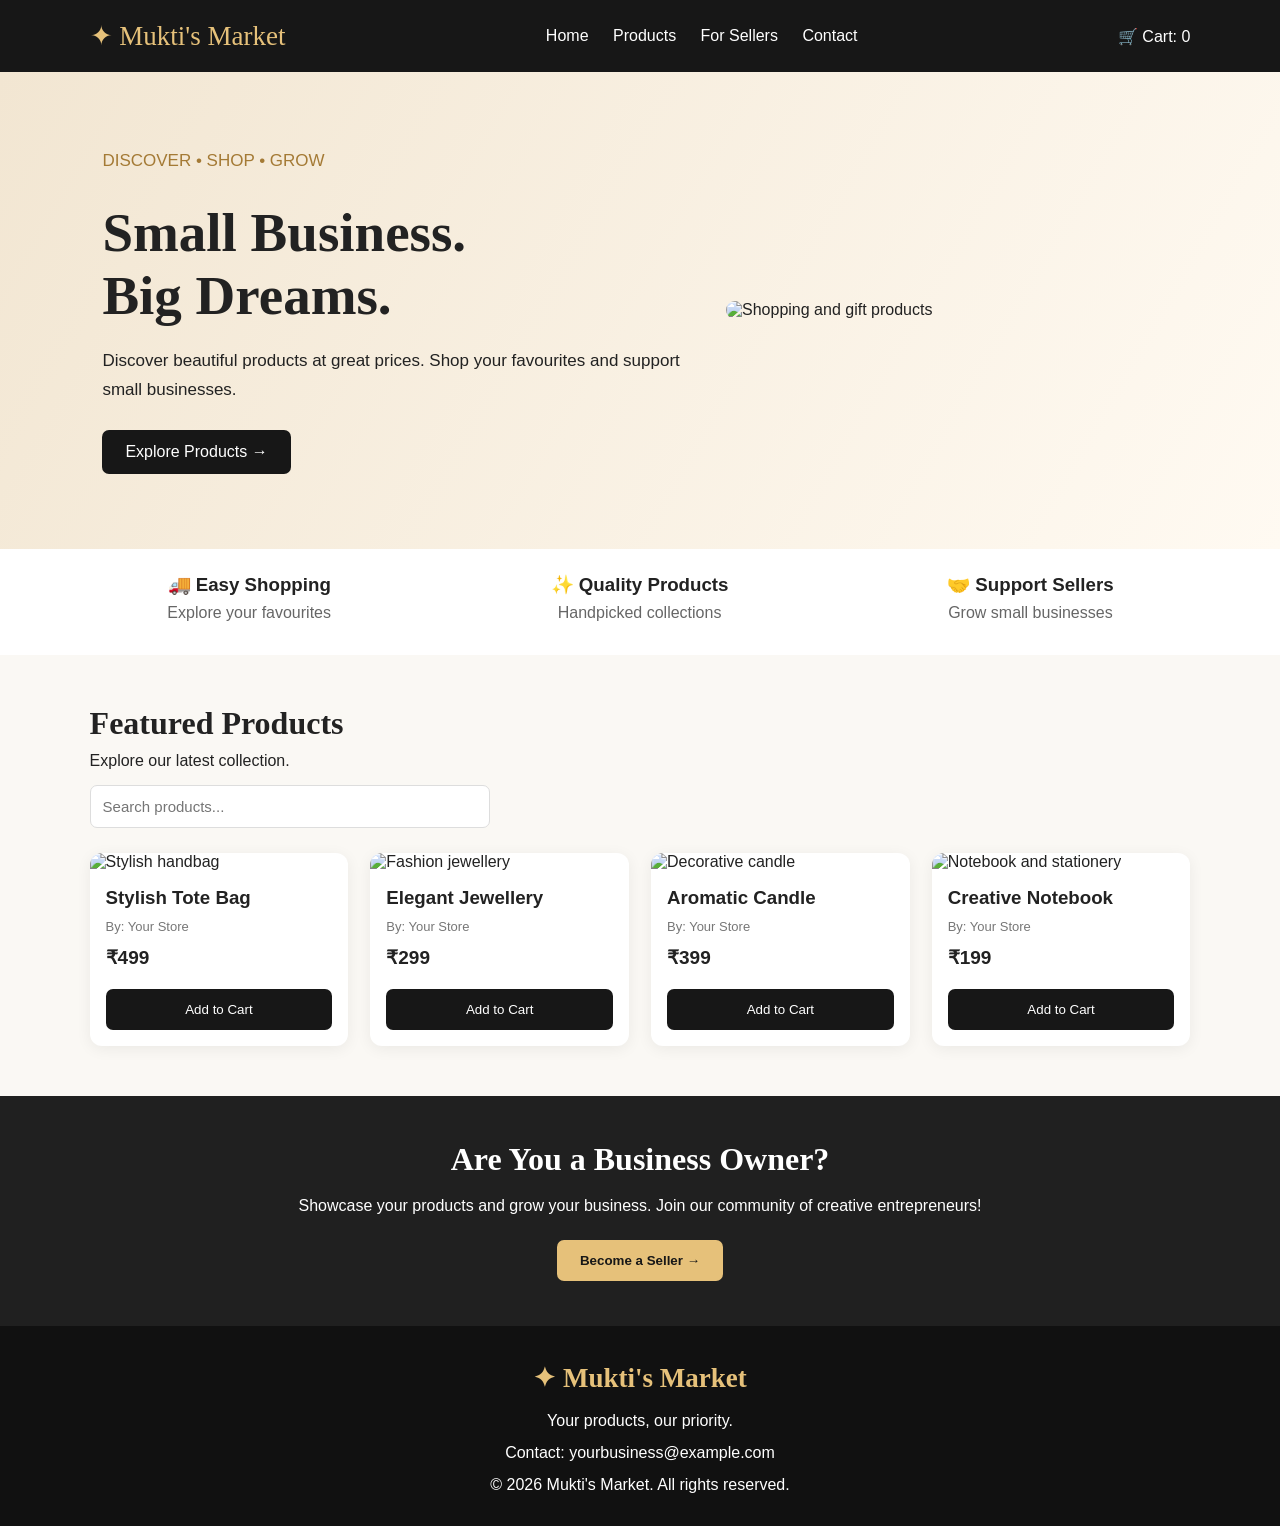
==== index.html @ 9305d19c "mywebpage" ====
<!DOCTYPE html>
<html lang="en">
<head>
<meta charset="UTF-8">
<meta name="viewport" content="width=device-width, initial-scale=1.0">
<title>Mukti's Market | Online Store</title>

<style>
* {
    margin: 0;
    padding: 0;
    box-sizing: border-box;
}

body {
    font-family: Arial, sans-serif;
    background: #faf8f4;
    color: #222;
}

header {
    background: #171717;
    color: white;
    padding: 20px 7%;
    display: flex;
    justify-content: space-between;
    align-items: center;
    flex-wrap: wrap;
    gap: 15px;
}

.logo {
    font-family: Georgia, serif;
    font-size: 27px;
    color: #e6c17a;
}

nav a {
    color: white;
    text-decoration: none;
    margin: 0 10px;
}

nav a:hover {
    color: #e6c17a;
}

.hero {
    padding: 75px 8%;
    background: linear-gradient(120deg, #f2e6d2, #fffaf2);
    display: flex;
    align-items: center;
    justify-content: space-between;
    gap: 30px;
    flex-wrap: wrap;
}

.hero-text {
    flex: 1;
    min-width: 250px;
}

.hero h1 {
    font-family: Georgia, serif;
    font-size: clamp(36px, 5vw, 55px);
    margin-bottom: 20px;
}

.hero p {
    font-size: 17px;
    line-height: 1.7;
    margin-bottom: 25px;
}

.hero img {
    width: 42%;
    min-width: 260px;
    border-radius: 15px;
    object-fit: cover;
}

.btn {
    display: inline-block;
    background: #171717;
    color: white;
    padding: 13px 23px;
    border: none;
    border-radius: 7px;
    text-decoration: none;
    cursor: pointer;
}

.btn:hover {
    background: #b48a42;
}

.features {
    display: flex;
    justify-content: space-around;
    gap: 20px;
    padding: 25px 5%;
    background: white;
    flex-wrap: wrap;
    text-align: center;
}

.features p {
    margin: 8px;
    color: #666;
}

.products-section {
    padding: 50px 7%;
}

.section-heading {
    margin-bottom: 25px;
}

.section-heading h2 {
    font-family: Georgia, serif;
    font-size: 32px;
    margin-bottom: 10px;
}

.search {
    width: 100%;
    max-width: 400px;
    padding: 12px;
    border: 1px solid #ddd;
    border-radius: 7px;
    margin-top: 15px;
    font-size: 15px;
}

.products {
    display: grid;
    grid-template-columns: repeat(auto-fit, minmax(210px, 1fr));
    gap: 22px;
}

.product {
    background: white;
    border-radius: 12px;
    overflow: hidden;
    box-shadow: 0 3px 15px #00000010;
    transition: transform 0.2s;
}

.product:hover {
    transform: translateY(-5px);
}

.product img {
    width: 100%;
    height: 220px;
    object-fit: cover;
}

.product-info {
    padding: 16px;
}

.product-info h3 {
    margin-bottom: 10px;
}

.price {
    font-size: 19px;
    font-weight: bold;
    margin: 12px 0;
}

.seller {
    color: #777;
    font-size: 13px;
}

.product .btn {
    width: 100%;
    margin-top: 8px;
}

.seller-section {
    background: #202020;
    color: white;
    padding: 45px 8%;
    text-align: center;
}

.seller-section h2 {
    font-family: Georgia, serif;
    font-size: 32px;
    margin-bottom: 15px;
}

.seller-section p {
    margin-bottom: 22px;
    line-height: 1.6;
}

.seller-section .btn {
    background: #e6c17a;
    color: #171717;
    font-weight: bold;
}

footer {
    background: #111;
    color: white;
    text-align: center;
    padding: 25px;
    line-height: 2;
}

@media (max-width: 600px) {
    header {
        justify-content: center;
        text-align: center;
    }

    nav a {
        display: inline-block;
        margin: 8px;
    }

    .hero {
        padding: 45px 7%;
    }

    .hero img {
        width: 100%;
    }
}
</style>
</head>

<body>

<header>
    <div class="logo">✦ Mukti's Market</div>

    <nav>
        <a href="#home">Home</a>
        <a href="#products">Products</a>
        <a href="#seller">For Sellers</a>
        <a href="#contact">Contact</a>
    </nav>

    <div>🛒 Cart: <span id="cart">0</span></div>
</header>

<section class="hero" id="home">
    <div class="hero-text">
        <p style="color:#a47a35;">DISCOVER • SHOP • GROW</p>
        <h1>Small Business.<br>Big Dreams.</h1>
        <p>
            Discover beautiful products at great prices.
            Shop your favourites and support small businesses.
        </p>
        <a href="#products" class="btn">Explore Products →</a>
    </div>

    <img
      src="https://images.unsplash.com/photo-1607082349566-187342175e2f?auto=format&fit=crop&w=900&q=80"
      alt="Shopping and gift products">
</section>

<section class="features">
    <div>
        <h3>🚚 Easy Shopping</h3>
        <p>Explore your favourites</p>
    </div>
    <div>
        <h3>✨ Quality Products</h3>
        <p>Handpicked collections</p>
    </div>
    <div>
        <h3>🤝 Support Sellers</h3>
        <p>Grow small businesses</p>
    </div>
</section>

<section class="products-section" id="products">
    <div class="section-heading">
        <h2>Featured Products</h2>
        <p>Explore our latest collection.</p>

        <input
            class="search"
            id="search"
            type="text"
            placeholder="Search products..."
            oninput="searchProducts()">
    </div>

    <div class="products" id="productList">

        <div class="product" data-name="tote bag">
            <img src="https://images.unsplash.com/photo-1590874103328-eac38a683ce7?auto=format&fit=crop&w=600&q=80"
                 alt="Stylish handbag">
            <div class="product-info">
                <h3>Stylish Tote Bag</h3>
                <p class="seller">By: Your Store</p>
                <p class="price">₹499</p>
                <button class="btn" onclick="addToCart()">Add to Cart</button>
            </div>
        </div>

        <div class="product" data-name="jewellery earrings">
            <img src="https://images.unsplash.com/photo-1535632066927-ab7c9ab60908?auto=format&fit=crop&w=600&q=80"
                 alt="Fashion jewellery">
            <div class="product-info">
                <h3>Elegant Jewellery</h3>
                <p class="seller">By: Your Store</p>
                <p class="price">₹299</p>
                <button class="btn" onclick="addToCart()">Add to Cart</button>
            </div>
        </div>

        <div class="product" data-name="candle home decor">
            <img src="https://images.unsplash.com/photo-1603006905003-be475563bc59?auto=format&fit=crop&w=600&q=80"
                 alt="Decorative candle">
            <div class="product-info">
                <h3>Aromatic Candle</h3>
                <p class="seller">By: Your Store</p>
                <p class="price">₹399</p>
                <button class="btn" onclick="addToCart()">Add to Cart</button>
            </div>
        </div>

        <div class="product" data-name="notebook stationery">
            <img src="https://images.unsplash.com/photo-1531346878377-a5be20888e57?auto=format&fit=crop&w=600&q=80"
                 alt="Notebook and stationery">
            <div class="product-info">
                <h3>Creative Notebook</h3>
                <p class="seller">By: Your Store</p>
                <p class="price">₹199</p>
                <button class="btn" onclick="addToCart()">Add to Cart</button>
            </div>
        </div>

    </div>
    <p id="noResults" style="display:none; margin-top:20px;">
        No products found.
    </p>
</section>

<section class="seller-section" id="seller">
    <h2>Are You a Business Owner?</h2>
    <p>
        Showcase your products and grow your business.
        Join our community of creative entrepreneurs!
    </p>
    <button class="btn" onclick="becomeSeller()">
        Become a Seller →
    </button>
</section>

<footer id="contact">
    <h3 class="logo">✦ Mukti's Market</h3>
    <p>Your products, our priority.</p>
    <p>Contact: yourbusiness@example.com</p>
    <p>© 2026 Mukti's Market. All rights reserved.</p>
</footer>

<script>
let cartCount = 0;

function addToCart() {
    cartCount++;
    document.getElementById("cart").textContent = cartCount;
    alert("Product added to your cart!");
}

function searchProducts() {
    const query = document.getElementById("search")
        .value.toLowerCase().trim();

    const products = document.querySelectorAll(".product");
    let visibleCount = 0;

    products.forEach(function(product) {
        const name = product.dataset.name;
        const title = product.querySelector("h3").textContent;
        const matches = (name + " " + title)
            .toLowerCase().includes(query);

        product.style.display = matches ? "block" : "none";

        if (matches) visibleCount++;
    });

    document.getElementById("noResults").style.display =
        visibleCount === 0 ? "block" : "none";
}

function becomeSeller() {
    alert("Welcome! Contact us to start selling your products.");
}
</script>

</body>
</html>
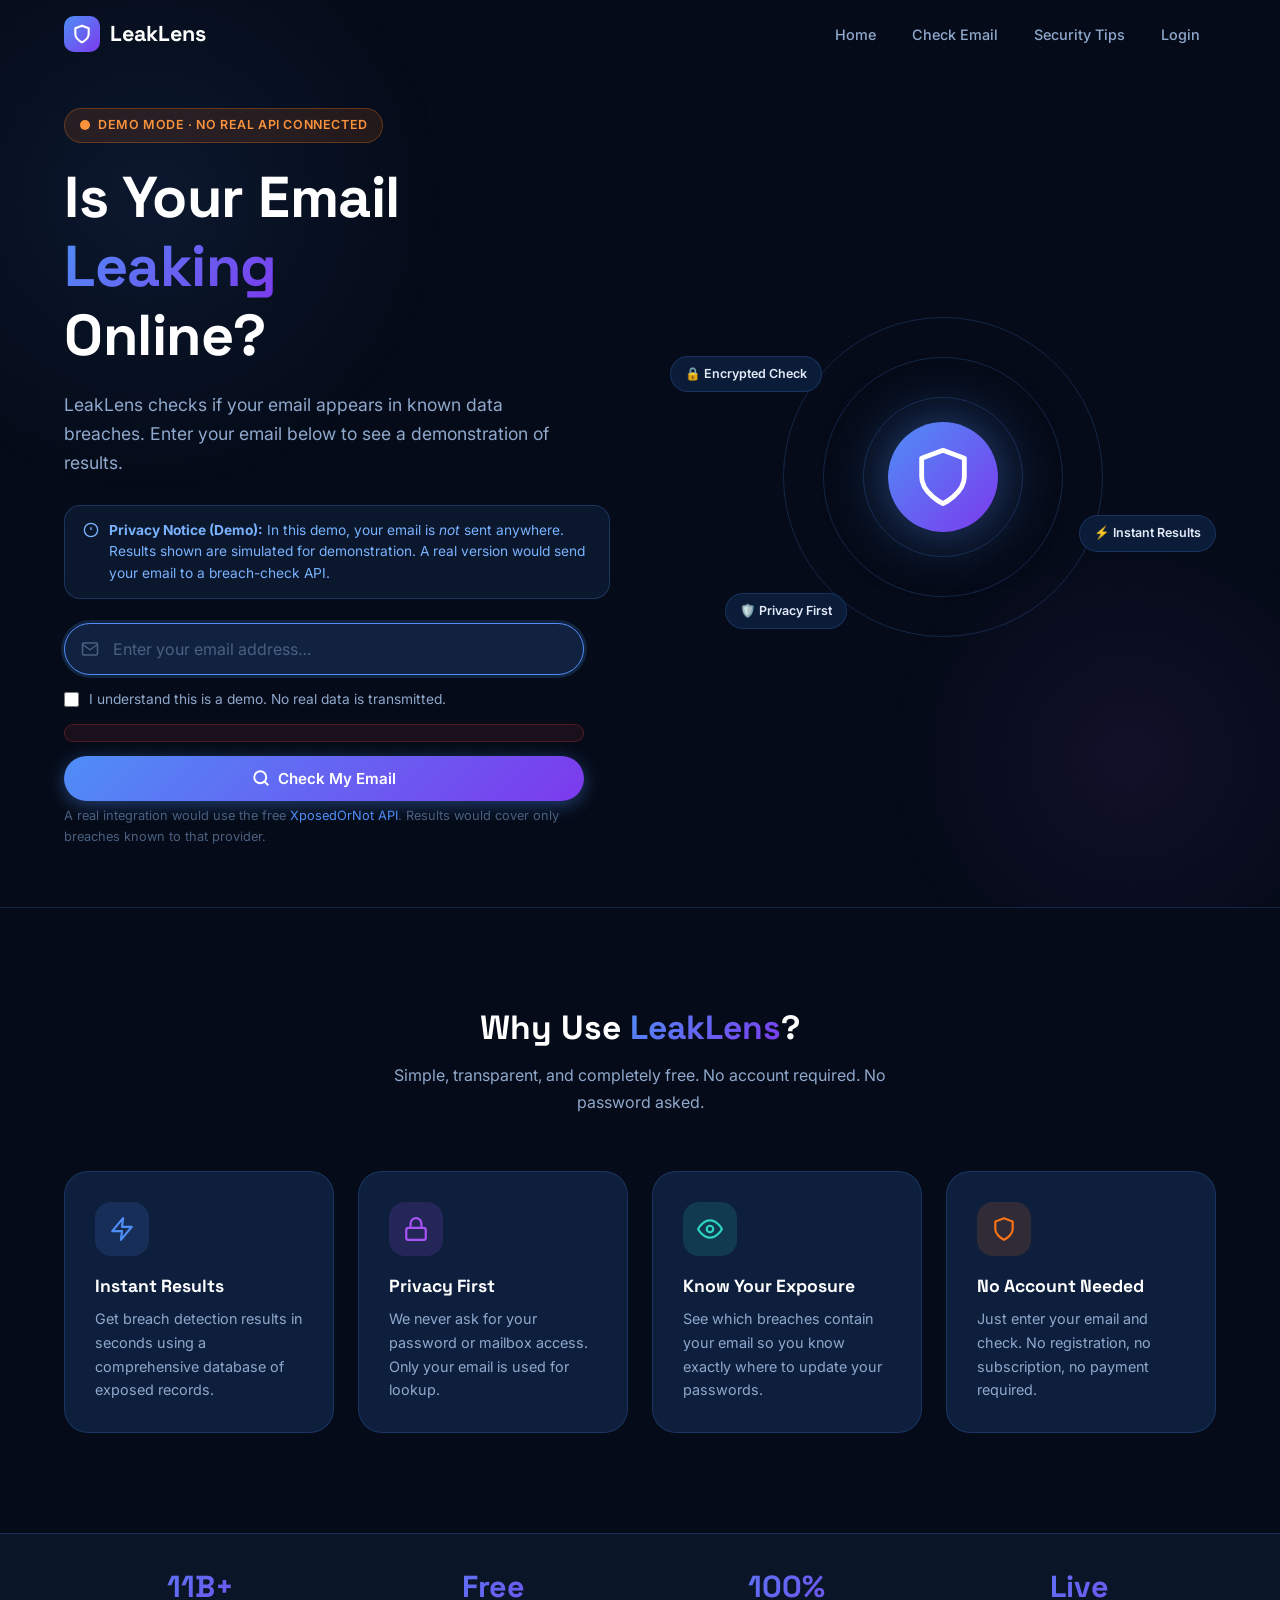
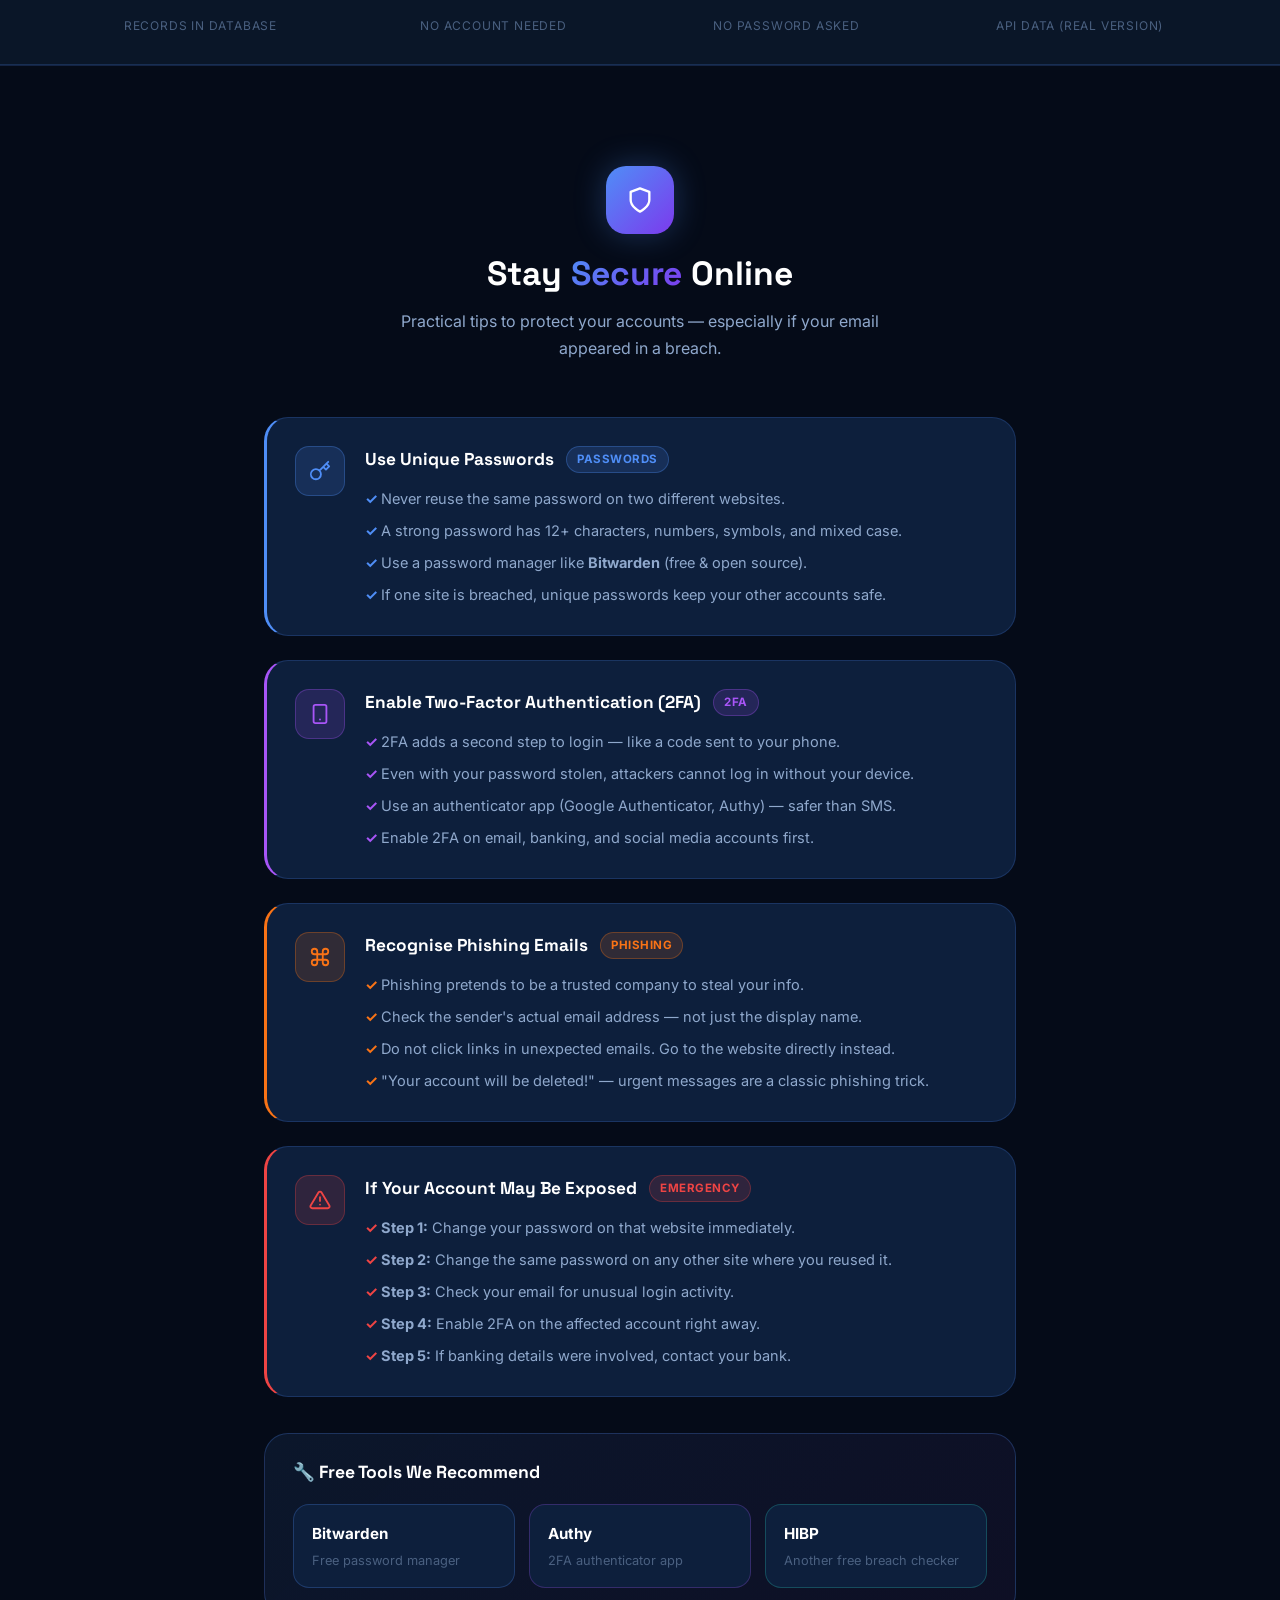
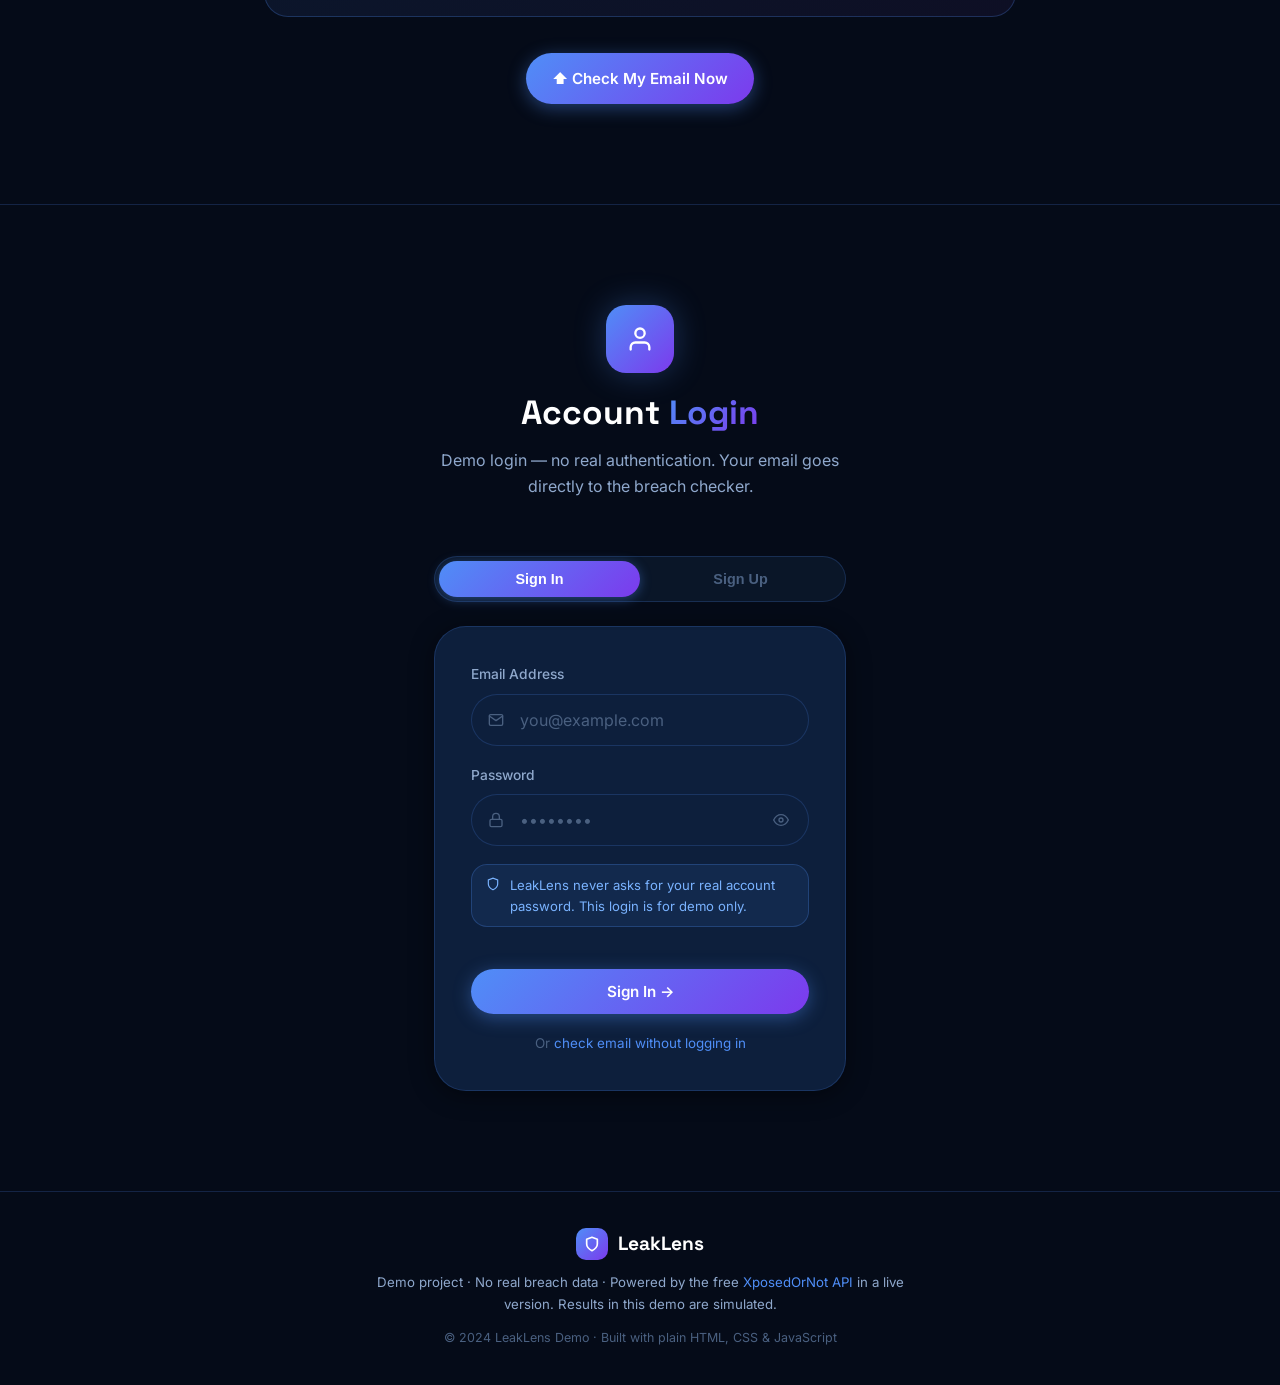
==== commit e6663582: "mywebpage" ====
--- a/index.html
+++ b/index.html
@@ -1,405 +1,515 @@
-
 <!DOCTYPE html>
 <html lang="en">
+
 <head>
-<meta charset="UTF-8">
-<meta name="viewport" content="width=device-width, initial-scale=1.0">
-<title>Mukti's Market | Online Store</title>
-
-<style>
-* {
-    margin: 0;
-    padding: 0;
-    box-sizing: border-box;
-}
-
-body {
-    font-family: Arial, sans-serif;
-    background: #faf8f4;
-    color: #222;
-}
-
-header {
-    background: #171717;
-    color: white;
-    padding: 20px 7%;
-    display: flex;
-    justify-content: space-between;
-    align-items: center;
-    flex-wrap: wrap;
-    gap: 15px;
-}
-
-.logo {
-    font-family: Georgia, serif;
-    font-size: 27px;
-    color: #e6c17a;
-}
-
-nav a {
-    color: white;
-    text-decoration: none;
-    margin: 0 10px;
-}
-
-nav a:hover {
-    color: #e6c17a;
-}
-
-.hero {
-    padding: 75px 8%;
-    background: linear-gradient(120deg, #f2e6d2, #fffaf2);
-    display: flex;
-    align-items: center;
-    justify-content: space-between;
-    gap: 30px;
-    flex-wrap: wrap;
-}
-
-.hero-text {
-    flex: 1;
-    min-width: 250px;
-}
-
-.hero h1 {
-    font-family: Georgia, serif;
-    font-size: clamp(36px, 5vw, 55px);
-    margin-bottom: 20px;
-}
-
-.hero p {
-    font-size: 17px;
-    line-height: 1.7;
-    margin-bottom: 25px;
-}
-
-.hero img {
-    width: 42%;
-    min-width: 260px;
-    border-radius: 15px;
-    object-fit: cover;
-}
-
-.btn {
-    display: inline-block;
-    background: #171717;
-    color: white;
-    padding: 13px 23px;
-    border: none;
-    border-radius: 7px;
-    text-decoration: none;
-    cursor: pointer;
-}
-
-.btn:hover {
-    background: #b48a42;
-}
-
-.features {
-    display: flex;
-    justify-content: space-around;
-    gap: 20px;
-    padding: 25px 5%;
-    background: white;
-    flex-wrap: wrap;
-    text-align: center;
-}
-
-.features p {
-    margin: 8px;
-    color: #666;
-}
-
-.products-section {
-    padding: 50px 7%;
-}
-
-.section-heading {
-    margin-bottom: 25px;
-}
-
-.section-heading h2 {
-    font-family: Georgia, serif;
-    font-size: 32px;
-    margin-bottom: 10px;
-}
-
-.search {
-    width: 100%;
-    max-width: 400px;
-    padding: 12px;
-    border: 1px solid #ddd;
-    border-radius: 7px;
-    margin-top: 15px;
-    font-size: 15px;
-}
-
-.products {
-    display: grid;
-    grid-template-columns: repeat(auto-fit, minmax(210px, 1fr));
-    gap: 22px;
-}
-
-.product {
-    background: white;
-    border-radius: 12px;
-    overflow: hidden;
-    box-shadow: 0 3px 15px #00000010;
-    transition: transform 0.2s;
-}
-
-.product:hover {
-    transform: translateY(-5px);
-}
-
-.product img {
-    width: 100%;
-    height: 220px;
-    object-fit: cover;
-}
-
-.product-info {
-    padding: 16px;
-}
-
-.product-info h3 {
-    margin-bottom: 10px;
-}
-
-.price {
-    font-size: 19px;
-    font-weight: bold;
-    margin: 12px 0;
-}
-
-.seller {
-    color: #777;
-    font-size: 13px;
-}
-
-.product .btn {
-    width: 100%;
-    margin-top: 8px;
-}
-
-.seller-section {
-    background: #202020;
-    color: white;
-    padding: 45px 8%;
-    text-align: center;
-}
-
-.seller-section h2 {
-    font-family: Georgia, serif;
-    font-size: 32px;
-    margin-bottom: 15px;
-}
-
-.seller-section p {
-    margin-bottom: 22px;
-    line-height: 1.6;
-}
-
-.seller-section .btn {
-    background: #e6c17a;
-    color: #171717;
-    font-weight: bold;
-}
-
-footer {
-    background: #111;
-    color: white;
-    text-align: center;
-    padding: 25px;
-    line-height: 2;
-}
-
-@media (max-width: 600px) {
-    header {
-        justify-content: center;
-        text-align: center;
-    }
-
-    nav a {
-        display: inline-block;
-        margin: 8px;
-    }
-
-    .hero {
-        padding: 45px 7%;
-    }
-
-    .hero img {
-        width: 100%;
-    }
-}
-</style>
+  <meta charset="UTF-8" />
+  <meta name="viewport" content="width=device-width, initial-scale=1.0" />
+  <meta name="description" content="LeakLens – Check if your email has appeared in known data breaches. Demo version with simulated results." />
+  <title>LeakLens – Email Data Breach Checker</title>
+  <link rel="stylesheet" href="style.css" />
+  <link rel="preconnect" href="https://fonts.googleapis.com" />
+  <link rel="preconnect" href="https://fonts.gstatic.com" crossorigin />
+  <link href="https://fonts.googleapis.com/css2?family=Inter:wght@300;400;500;600;700;800&family=Space+Grotesk:wght@600;700&display=swap" rel="stylesheet" />
 </head>
 
 <body>
 
-<header>
-    <div class="logo">✦ Mukti's Market</div>
-
-    <nav>
-        <a href="#home">Home</a>
-        <a href="#products">Products</a>
-        <a href="#seller">For Sellers</a>
-        <a href="#contact">Contact</a>
-    </nav>
-
-    <div>🛒 Cart: <span id="cart">0</span></div>
-</header>
-
-<section class="hero" id="home">
-    <div class="hero-text">
-        <p style="color:#a47a35;">DISCOVER • SHOP • GROW</p>
-        <h1>Small Business.<br>Big Dreams.</h1>
-        <p>
-            Discover beautiful products at great prices.
-            Shop your favourites and support small businesses.
+  <!-- ========== NAVBAR ========== -->
+  <nav class="navbar" id="navbar">
+    <div class="nav-inner">
+      <a href="#" class="nav-brand">
+        <div class="nav-logo">
+          <svg width="20" height="20" viewBox="0 0 24 24" fill="none" stroke="white" stroke-width="2.5" stroke-linecap="round" stroke-linejoin="round">
+            <path d="M12 22s8-4 8-10V5l-8-3-8 3v7c0 6 8 10 8 10z"/>
+          </svg>
+        </div>
+        LeakLens
+      </a>
+
+      <ul class="nav-links">
+        <li><a href="#home"   class="nav-link active">Home</a></li>
+        <li><a href="#check"  class="nav-link">Check Email</a></li>
+        <li><a href="#tips"   class="nav-link">Security Tips</a></li>
+        <li><a href="#login-section" class="nav-link">Login</a></li>
+      </ul>
+
+      <button class="hamburger" id="hamburger" aria-label="Open menu">
+        <span></span><span></span><span></span>
+      </button>
+    </div>
+
+    <!-- Mobile menu -->
+    <div class="mobile-menu" id="mobileMenu">
+      <a href="#home"          class="mob-link" onclick="closeMobileMenu()">Home</a>
+      <a href="#check"         class="mob-link" onclick="closeMobileMenu()">Check Email</a>
+      <a href="#tips"          class="mob-link" onclick="closeMobileMenu()">Security Tips</a>
+      <a href="#login-section" class="mob-link" onclick="closeMobileMenu()">Login</a>
+    </div>
+  </nav>
+
+
+  <!-- ========== HERO SECTION ========== -->
+  <section class="hero" id="home">
+    <div class="hero-glow hero-glow-left"></div>
+    <div class="hero-glow hero-glow-right"></div>
+
+    <div class="container hero-inner">
+
+      <!-- Left: Text + Form -->
+      <div class="hero-text">
+        <span class="hero-badge">
+          <svg width="12" height="12" viewBox="0 0 24 24" fill="currentColor"><circle cx="12" cy="12" r="10"/></svg>
+          Demo Mode · No Real API Connected
+        </span>
+
+        <h1 class="hero-title">
+          Is Your Email
+          <span class="gradient-text"> Leaking</span>
+          <br>Online?
+        </h1>
+
+        <p class="hero-sub">
+          LeakLens checks if your email appears in known data breaches.
+          Enter your email below to see a demonstration of results.
         </p>
-        <a href="#products" class="btn">Explore Products →</a>
-    </div>
-
-    <img
-      src="https://images.unsplash.com/photo-1607082349566-187342175e2f?auto=format&fit=crop&w=900&q=80"
-      alt="Shopping and gift products">
-</section>
-
-<section class="features">
-    <div>
-        <h3>🚚 Easy Shopping</h3>
-        <p>Explore your favourites</p>
-    </div>
-    <div>
-        <h3>✨ Quality Products</h3>
-        <p>Handpicked collections</p>
-    </div>
-    <div>
-        <h3>🤝 Support Sellers</h3>
-        <p>Grow small businesses</p>
-    </div>
-</section>
-
-<section class="products-section" id="products">
-    <div class="section-heading">
-        <h2>Featured Products</h2>
-        <p>Explore our latest collection.</p>
-
-        <input
-            class="search"
-            id="search"
-            type="text"
-            placeholder="Search products..."
-            oninput="searchProducts()">
-    </div>
-
-    <div class="products" id="productList">
-
-        <div class="product" data-name="tote bag">
-            <img src="https://images.unsplash.com/photo-1590874103328-eac38a683ce7?auto=format&fit=crop&w=600&q=80"
-                 alt="Stylish handbag">
-            <div class="product-info">
-                <h3>Stylish Tote Bag</h3>
-                <p class="seller">By: Your Store</p>
-                <p class="price">₹499</p>
-                <button class="btn" onclick="addToCart()">Add to Cart</button>
-            </div>
-        </div>
-
-        <div class="product" data-name="jewellery earrings">
-            <img src="https://images.unsplash.com/photo-1535632066927-ab7c9ab60908?auto=format&fit=crop&w=600&q=80"
-                 alt="Fashion jewellery">
-            <div class="product-info">
-                <h3>Elegant Jewellery</h3>
-                <p class="seller">By: Your Store</p>
-                <p class="price">₹299</p>
-                <button class="btn" onclick="addToCart()">Add to Cart</button>
-            </div>
-        </div>
-
-        <div class="product" data-name="candle home decor">
-            <img src="https://images.unsplash.com/photo-1603006905003-be475563bc59?auto=format&fit=crop&w=600&q=80"
-                 alt="Decorative candle">
-            <div class="product-info">
-                <h3>Aromatic Candle</h3>
-                <p class="seller">By: Your Store</p>
-                <p class="price">₹399</p>
-                <button class="btn" onclick="addToCart()">Add to Cart</button>
-            </div>
-        </div>
-
-        <div class="product" data-name="notebook stationery">
-            <img src="https://images.unsplash.com/photo-1531346878377-a5be20888e57?auto=format&fit=crop&w=600&q=80"
-                 alt="Notebook and stationery">
-            <div class="product-info">
-                <h3>Creative Notebook</h3>
-                <p class="seller">By: Your Store</p>
-                <p class="price">₹199</p>
-                <button class="btn" onclick="addToCart()">Add to Cart</button>
-            </div>
-        </div>
-
-    </div>
-    <p id="noResults" style="display:none; margin-top:20px;">
-        No products found.
-    </p>
-</section>
-
-<section class="seller-section" id="seller">
-    <h2>Are You a Business Owner?</h2>
-    <p>
-        Showcase your products and grow your business.
-        Join our community of creative entrepreneurs!
-    </p>
-    <button class="btn" onclick="becomeSeller()">
-        Become a Seller →
-    </button>
-</section>
-
-<footer id="contact">
-    <h3 class="logo">✦ Mukti's Market</h3>
-    <p>Your products, our priority.</p>
-    <p>Contact: yourbusiness@example.com</p>
-    <p>© 2026 Mukti's Market. All rights reserved.</p>
-</footer>
-
-<script>
-let cartCount = 0;
-
-function addToCart() {
-    cartCount++;
-    document.getElementById("cart").textContent = cartCount;
-    alert("Product added to your cart!");
-}
-
-function searchProducts() {
-    const query = document.getElementById("search")
-        .value.toLowerCase().trim();
-
-    const products = document.querySelectorAll(".product");
-    let visibleCount = 0;
-
-    products.forEach(function(product) {
-        const name = product.dataset.name;
-        const title = product.querySelector("h3").textContent;
-        const matches = (name + " " + title)
-            .toLowerCase().includes(query);
-
-        product.style.display = matches ? "block" : "none";
-
-        if (matches) visibleCount++;
-    });
-
-    document.getElementById("noResults").style.display =
-        visibleCount === 0 ? "block" : "none";
-}
-
-function becomeSeller() {
-    alert("Welcome! Contact us to start selling your products.");
-}
-</script>
-
+
+        <!-- PRIVACY NOTICE -->
+        <div class="notice notice-info" id="privacyNotice">
+          <svg width="16" height="16" viewBox="0 0 24 24" fill="none" stroke="currentColor" stroke-width="2"><circle cx="12" cy="12" r="10"/><line x1="12" y1="8" x2="12" y2="12"/><line x1="12" y1="16" x2="12.01" y2="16"/></svg>
+          <div>
+            <strong>Privacy Notice (Demo):</strong> In this demo, your email is
+            <em>not</em> sent anywhere. Results shown are simulated for demonstration.
+            A real version would send your email to a breach-check API.
+          </div>
+        </div>
+
+        <!-- EMAIL FORM -->
+        <form class="email-form" id="emailForm" onsubmit="handleCheck(event)">
+          <div class="input-wrap">
+            <svg class="input-icon" width="18" height="18" viewBox="0 0 24 24" fill="none" stroke="currentColor" stroke-width="2" stroke-linecap="round" stroke-linejoin="round">
+              <path d="M4 4h16c1.1 0 2 .9 2 2v12c0 1.1-.9 2-2 2H4c-1.1 0-2-.9-2-2V6c0-1.1.9-2 2-2z"/><polyline points="22,6 12,13 2,6"/>
+            </svg>
+            <input
+              type="email"
+              id="emailInput"
+              class="email-input"
+              placeholder="Enter your email address…"
+              autocomplete="email"
+              required
+            />
+          </div>
+
+          <!-- Consent -->
+          <label class="consent-label">
+            <input type="checkbox" id="consentBox" />
+            <span>I understand this is a demo. No real data is transmitted.</span>
+          </label>
+
+          <!-- Inline error -->
+          <div class="field-error" id="formError" hidden></div>
+
+          <button type="submit" class="btn btn-primary btn-full" id="checkBtn">
+            <svg width="18" height="18" viewBox="0 0 24 24" fill="none" stroke="currentColor" stroke-width="2.5" stroke-linecap="round" stroke-linejoin="round">
+              <circle cx="11" cy="11" r="8"/><line x1="21" y1="21" x2="16.65" y2="16.65"/>
+            </svg>
+            Check My Email
+          </button>
+        </form>
+
+        <p class="hero-attr">
+          A real integration would use the free
+          <a href="https://xposedornot.com/api_doc" target="_blank" rel="noopener">XposedOrNot API</a>.
+          Results would cover only breaches known to that provider.
+        </p>
+      </div>
+
+      <!-- Right: Animated Shield -->
+      <div class="hero-visual">
+        <div class="shield-rings">
+          <div class="ring ring-1"></div>
+          <div class="ring ring-2"></div>
+          <div class="ring ring-3"></div>
+        </div>
+        <div class="shield-core">
+          <svg width="64" height="64" viewBox="0 0 24 24" fill="none" stroke="white" stroke-width="1.8" stroke-linecap="round" stroke-linejoin="round">
+            <path d="M12 22s8-4 8-10V5l-8-3-8 3v7c0 6 8 10 8 10z"/>
+          </svg>
+        </div>
+        <!-- Floating labels -->
+        <div class="float-tag float-tag-1">🔒 Encrypted Check</div>
+        <div class="float-tag float-tag-2">⚡ Instant Results</div>
+        <div class="float-tag float-tag-3">🛡️ Privacy First</div>
+      </div>
+
+    </div>
+  </section>
+
+
+  <!-- ========== SCANNING OVERLAY ========== -->
+  <div class="scan-overlay" id="scanOverlay" hidden>
+    <div class="scan-card">
+      <div class="scan-shield">
+        <div class="scan-ring"></div>
+        <svg width="40" height="40" viewBox="0 0 24 24" fill="none" stroke="white" stroke-width="2" stroke-linecap="round" stroke-linejoin="round">
+          <path d="M12 22s8-4 8-10V5l-8-3-8 3v7c0 6 8 10 8 10z"/>
+        </svg>
+      </div>
+
+      <div class="scan-bar-wrap">
+        <div class="scan-bar" id="scanBar"></div>
+      </div>
+
+      <p class="scan-msg" id="scanMsg">Initialising scanner…</p>
+
+      <div class="scan-dots">
+        <span></span><span></span><span></span>
+      </div>
+
+      <button class="btn btn-ghost btn-sm" onclick="cancelScan()">✕ Cancel</button>
+    </div>
+  </div>
+
+
+  <!-- ========== RESULTS SECTION ========== -->
+  <section class="results-section" id="results" hidden>
+    <div class="container" style="max-width:760px">
+
+      <!-- Result header card -->
+      <div class="result-header-card" id="resultHeaderCard">
+        <div class="result-icon" id="resultIcon"></div>
+        <div class="result-email-badge" id="resultEmailBadge"></div>
+        <h2 class="result-title" id="resultTitle"></h2>
+        <p class="result-sub"  id="resultSub"></p>
+        <div class="result-meta" id="resultMeta"></div>
+      </div>
+
+      <!-- Breach list (only shown if breaches found) -->
+      <div id="breachListWrap" hidden>
+        <div class="breach-list-header">
+          <h3>⚠️ Breaches Detected</h3>
+          <span class="badge badge-danger" id="breachCount"></span>
+        </div>
+        <div class="breach-grid" id="breachGrid"></div>
+
+        <!-- What to do -->
+        <div class="action-card">
+          <h4>🔒 What You Should Do</h4>
+          <ol class="action-list">
+            <li>Change the password for every service listed above immediately.</li>
+            <li>Use a unique password for each website — never reuse passwords.</li>
+            <li>Enable two-factor authentication (2FA) on those accounts.</li>
+            <li>Watch for phishing emails pretending to be those services.</li>
+            <li>Use a password manager like <strong>Bitwarden</strong> (free).</li>
+          </ol>
+        </div>
+      </div>
+
+      <!-- Disclaimer always shown -->
+      <div class="notice notice-warning" style="margin-top:24px">
+        <svg width="16" height="16" viewBox="0 0 24 24" fill="none" stroke="currentColor" stroke-width="2"><path d="M10.29 3.86L1.82 18a2 2 0 001.71 3h16.94a2 2 0 001.71-3L13.71 3.86a2 2 0 00-3.42 0z"/><line x1="12" y1="9" x2="12" y2="13"/><line x1="12" y1="17" x2="12.01" y2="17"/></svg>
+        <div>
+          <strong>Demo Disclaimer:</strong> The results above are <em>simulated</em> and do
+          <em>not</em> reflect real breach data. A live version would call the
+          <a href="https://xposedornot.com" target="_blank" rel="noopener">XposedOrNot API</a>
+          and show actual results. No breach found in a real check does not mean your email is 100% safe.
+        </div>
+      </div>
+
+      <!-- Action buttons -->
+      <div class="result-actions">
+        <button class="btn btn-primary" onclick="resetChecker()">
+          <svg width="16" height="16" viewBox="0 0 24 24" fill="none" stroke="currentColor" stroke-width="2.5"><polyline points="1 4 1 10 7 10"/><path d="M3.51 15a9 9 0 1 0 .49-3.41"/></svg>
+          Check Another Email
+        </button>
+        <a href="#tips" class="btn btn-outline">
+          Security Tips →
+        </a>
+      </div>
+
+    </div>
+  </section>
+
+
+  <!-- ========== FEATURES SECTION ========== -->
+  <section class="features-section" id="check">
+    <div class="container">
+      <div class="section-header">
+        <h2>Why Use <span class="gradient-text">LeakLens</span>?</h2>
+        <p>Simple, transparent, and completely free. No account required. No password asked.</p>
+      </div>
+
+      <div class="features-grid">
+
+        <div class="feature-card">
+          <div class="feature-icon" style="--icon-color:#4f8ef7">
+            <svg width="26" height="26" viewBox="0 0 24 24" fill="none" stroke="currentColor" stroke-width="2" stroke-linecap="round" stroke-linejoin="round"><polygon points="13 2 3 14 12 14 11 22 21 10 12 10 13 2"/></svg>
+          </div>
+          <h3>Instant Results</h3>
+          <p>Get breach detection results in seconds using a comprehensive database of exposed records.</p>
+        </div>
+
+        <div class="feature-card">
+          <div class="feature-icon" style="--icon-color:#a855f7">
+            <svg width="26" height="26" viewBox="0 0 24 24" fill="none" stroke="currentColor" stroke-width="2" stroke-linecap="round" stroke-linejoin="round"><rect x="3" y="11" width="18" height="11" rx="2" ry="2"/><path d="M7 11V7a5 5 0 0 1 10 0v4"/></svg>
+          </div>
+          <h3>Privacy First</h3>
+          <p>We never ask for your password or mailbox access. Only your email is used for lookup.</p>
+        </div>
+
+        <div class="feature-card">
+          <div class="feature-icon" style="--icon-color:#2dd4bf">
+            <svg width="26" height="26" viewBox="0 0 24 24" fill="none" stroke="currentColor" stroke-width="2" stroke-linecap="round" stroke-linejoin="round"><path d="M1 12s4-8 11-8 11 8 11 8-4 8-11 8-11-8-11-8z"/><circle cx="12" cy="12" r="3"/></svg>
+          </div>
+          <h3>Know Your Exposure</h3>
+          <p>See which breaches contain your email so you know exactly where to update your passwords.</p>
+        </div>
+
+        <div class="feature-card">
+          <div class="feature-icon" style="--icon-color:#f97316">
+            <svg width="26" height="26" viewBox="0 0 24 24" fill="none" stroke="currentColor" stroke-width="2" stroke-linecap="round" stroke-linejoin="round"><path d="M12 22s8-4 8-10V5l-8-3-8 3v7c0 6 8 10 8 10z"/></svg>
+          </div>
+          <h3>No Account Needed</h3>
+          <p>Just enter your email and check. No registration, no subscription, no payment required.</p>
+        </div>
+
+      </div>
+    </div>
+  </section>
+
+
+  <!-- ========== STATS BAR ========== -->
+  <div class="stats-bar">
+    <div class="container stats-inner">
+      <div class="stat-item"><span class="stat-val">11B+</span><span class="stat-lbl">Records in Database</span></div>
+      <div class="stat-item"><span class="stat-val">Free</span><span class="stat-lbl">No Account Needed</span></div>
+      <div class="stat-item"><span class="stat-val">100%</span><span class="stat-lbl">No Password Asked</span></div>
+      <div class="stat-item"><span class="stat-val">Live</span><span class="stat-lbl">API Data (Real Version)</span></div>
+    </div>
+  </div>
+
+
+  <!-- ========== SECURITY TIPS SECTION ========== -->
+  <section class="tips-section" id="tips">
+    <div class="container" style="max-width:800px">
+      <div class="section-header">
+        <div class="section-icon">
+          <svg width="28" height="28" viewBox="0 0 24 24" fill="none" stroke="white" stroke-width="2" stroke-linecap="round" stroke-linejoin="round"><path d="M12 22s8-4 8-10V5l-8-3-8 3v7c0 6 8 10 8 10z"/></svg>
+        </div>
+        <h2>Stay <span class="gradient-text">Secure</span> Online</h2>
+        <p>Practical tips to protect your accounts — especially if your email appeared in a breach.</p>
+      </div>
+
+      <div class="tips-list">
+
+        <div class="tip-card" style="--tip-color:#4f8ef7">
+          <div class="tip-icon">
+            <svg width="22" height="22" viewBox="0 0 24 24" fill="none" stroke="currentColor" stroke-width="2" stroke-linecap="round" stroke-linejoin="round"><path d="M21 2l-2 2m-7.61 7.61a5.5 5.5 0 1 1-7.778 7.778 5.5 5.5 0 0 1 7.777-7.777zm0 0L15.5 7.5m0 0l3 3L22 7l-3-3m-3.5 3.5L19 4"/></svg>
+          </div>
+          <div class="tip-content">
+            <div class="tip-head">
+              <h3>Use Unique Passwords</h3>
+              <span class="tip-badge">Passwords</span>
+            </div>
+            <ul>
+              <li>Never reuse the same password on two different websites.</li>
+              <li>A strong password has 12+ characters, numbers, symbols, and mixed case.</li>
+              <li>Use a password manager like <strong>Bitwarden</strong> (free &amp; open source).</li>
+              <li>If one site is breached, unique passwords keep your other accounts safe.</li>
+            </ul>
+          </div>
+        </div>
+
+        <div class="tip-card" style="--tip-color:#a855f7">
+          <div class="tip-icon">
+            <svg width="22" height="22" viewBox="0 0 24 24" fill="none" stroke="currentColor" stroke-width="2" stroke-linecap="round" stroke-linejoin="round"><rect x="5" y="2" width="14" height="20" rx="2" ry="2"/><line x1="12" y1="18" x2="12.01" y2="18"/></svg>
+          </div>
+          <div class="tip-content">
+            <div class="tip-head">
+              <h3>Enable Two-Factor Authentication (2FA)</h3>
+              <span class="tip-badge">2FA</span>
+            </div>
+            <ul>
+              <li>2FA adds a second step to login — like a code sent to your phone.</li>
+              <li>Even with your password stolen, attackers cannot log in without your device.</li>
+              <li>Use an authenticator app (Google Authenticator, Authy) — safer than SMS.</li>
+              <li>Enable 2FA on email, banking, and social media accounts first.</li>
+            </ul>
+          </div>
+        </div>
+
+        <div class="tip-card" style="--tip-color:#f97316">
+          <div class="tip-icon">
+            <svg width="22" height="22" viewBox="0 0 24 24" fill="none" stroke="currentColor" stroke-width="2" stroke-linecap="round" stroke-linejoin="round"><path d="M18 3a3 3 0 0 0-3 3v12a3 3 0 0 0 3 3 3 3 0 0 0 3-3 3 3 0 0 0-3-3H6a3 3 0 0 0-3 3 3 3 0 0 0 3 3 3 3 0 0 0 3-3V6a3 3 0 0 0-3-3 3 3 0 0 0-3 3 3 3 0 0 0 3 3h12a3 3 0 0 0 3-3 3 3 0 0 0-3-3z"/></svg>
+          </div>
+          <div class="tip-content">
+            <div class="tip-head">
+              <h3>Recognise Phishing Emails</h3>
+              <span class="tip-badge">Phishing</span>
+            </div>
+            <ul>
+              <li>Phishing pretends to be a trusted company to steal your info.</li>
+              <li>Check the sender's actual email address — not just the display name.</li>
+              <li>Do not click links in unexpected emails. Go to the website directly instead.</li>
+              <li>"Your account will be deleted!" — urgent messages are a classic phishing trick.</li>
+            </ul>
+          </div>
+        </div>
+
+        <div class="tip-card" style="--tip-color:#ef4444">
+          <div class="tip-icon">
+            <svg width="22" height="22" viewBox="0 0 24 24" fill="none" stroke="currentColor" stroke-width="2" stroke-linecap="round" stroke-linejoin="round"><path d="M10.29 3.86L1.82 18a2 2 0 001.71 3h16.94a2 2 0 001.71-3L13.71 3.86a2 2 0 00-3.42 0z"/><line x1="12" y1="9" x2="12" y2="13"/><line x1="12" y1="17" x2="12.01" y2="17"/></svg>
+          </div>
+          <div class="tip-content">
+            <div class="tip-head">
+              <h3>If Your Account May Be Exposed</h3>
+              <span class="tip-badge">Emergency</span>
+            </div>
+            <ul>
+              <li><strong>Step 1:</strong> Change your password on that website immediately.</li>
+              <li><strong>Step 2:</strong> Change the same password on any other site where you reused it.</li>
+              <li><strong>Step 3:</strong> Check your email for unusual login activity.</li>
+              <li><strong>Step 4:</strong> Enable 2FA on the affected account right away.</li>
+              <li><strong>Step 5:</strong> If banking details were involved, contact your bank.</li>
+            </ul>
+          </div>
+        </div>
+
+      </div>
+
+      <!-- Tools -->
+      <div class="tools-card">
+        <h3>🔧 Free Tools We Recommend</h3>
+        <div class="tools-grid">
+          <a href="https://bitwarden.com"        target="_blank" rel="noopener" class="tool-item" style="--tc:#4f8ef7"><strong>Bitwarden</strong><span>Free password manager</span></a>
+          <a href="https://authy.com"            target="_blank" rel="noopener" class="tool-item" style="--tc:#a855f7"><strong>Authy</strong><span>2FA authenticator app</span></a>
+          <a href="https://haveibeenpwned.com"   target="_blank" rel="noopener" class="tool-item" style="--tc:#2dd4bf"><strong>HIBP</strong><span>Another free breach checker</span></a>
+        </div>
+      </div>
+
+      <div style="text-align:center;margin-top:36px">
+        <a href="#home" class="btn btn-primary">⬆ Check My Email Now</a>
+      </div>
+    </div>
+  </section>
+
+
+  <!-- ========== LOGIN SECTION ========== -->
+  <section class="login-section" id="login-section">
+    <div class="container" style="max-width:460px">
+      <div class="section-header">
+        <div class="section-icon">
+          <svg width="28" height="28" viewBox="0 0 24 24" fill="none" stroke="white" stroke-width="2" stroke-linecap="round" stroke-linejoin="round"><path d="M20 21v-2a4 4 0 0 0-4-4H8a4 4 0 0 0-4 4v2"/><circle cx="12" cy="7" r="4"/></svg>
+        </div>
+        <h2>Account <span class="gradient-text">Login</span></h2>
+        <p>Demo login — no real authentication. Your email goes directly to the breach checker.</p>
+      </div>
+
+      <!-- Toggle tabs -->
+      <div class="tab-toggle">
+        <button class="tab-btn active" id="tabLogin"  onclick="switchTab('login')">Sign In</button>
+        <button class="tab-btn"        id="tabSignup" onclick="switchTab('signup')">Sign Up</button>
+      </div>
+
+      <div class="login-card">
+
+        <!-- SIGN IN PANEL -->
+        <div id="panelLogin">
+          <form onsubmit="handleLogin(event)" style="display:flex;flex-direction:column;gap:18px">
+
+            <div>
+              <label class="field-label">Email Address</label>
+              <div class="input-wrap">
+                <svg class="input-icon" width="16" height="16" viewBox="0 0 24 24" fill="none" stroke="currentColor" stroke-width="2" stroke-linecap="round" stroke-linejoin="round"><path d="M4 4h16c1.1 0 2 .9 2 2v12c0 1.1-.9 2-2 2H4c-1.1 0-2-.9-2-2V6c0-1.1.9-2 2-2z"/><polyline points="22,6 12,13 2,6"/></svg>
+                <input type="email" id="loginEmail" class="email-input" placeholder="you@example.com" required />
+              </div>
+            </div>
+
+            <div>
+              <label class="field-label">Password</label>
+              <div class="input-wrap">
+                <svg class="input-icon" width="16" height="16" viewBox="0 0 24 24" fill="none" stroke="currentColor" stroke-width="2" stroke-linecap="round" stroke-linejoin="round"><rect x="3" y="11" width="18" height="11" rx="2" ry="2"/><path d="M7 11V7a5 5 0 0 1 10 0v4"/></svg>
+                <input type="password" id="loginPass" class="email-input" placeholder="••••••••" style="padding-left:48px" />
+                <button type="button" class="pass-toggle" onclick="togglePass('loginPass',this)" aria-label="Show password">
+                  <svg width="16" height="16" viewBox="0 0 24 24" fill="none" stroke="currentColor" stroke-width="2" stroke-linecap="round" stroke-linejoin="round"><path d="M1 12s4-8 11-8 11 8 11 8-4 8-11 8-11-8-11-8z"/><circle cx="12" cy="12" r="3"/></svg>
+                </button>
+              </div>
+            </div>
+
+            <div class="notice notice-info" style="font-size:0.82rem;padding:10px 14px">
+              <svg width="14" height="14" viewBox="0 0 24 24" fill="none" stroke="currentColor" stroke-width="2"><path d="M12 22s8-4 8-10V5l-8-3-8 3v7c0 6 8 10 8 10z"/></svg>
+              LeakLens never asks for your real account password. This login is for demo only.
+            </div>
+
+            <button type="submit" class="btn btn-primary btn-full">Sign In →</button>
+            <p style="text-align:center;font-size:0.84rem;color:var(--text-muted)">Or <a href="#check" style="color:var(--accent-blue)">check email without logging in</a></p>
+          </form>
+        </div>
+
+        <!-- SIGN UP PANEL -->
+        <div id="panelSignup" hidden>
+          <form onsubmit="handleSignup(event)" style="display:flex;flex-direction:column;gap:18px">
+
+            <div>
+              <label class="field-label">Full Name</label>
+              <div class="input-wrap">
+                <svg class="input-icon" width="16" height="16" viewBox="0 0 24 24" fill="none" stroke="currentColor" stroke-width="2" stroke-linecap="round" stroke-linejoin="round"><path d="M20 21v-2a4 4 0 0 0-4-4H8a4 4 0 0 0-4 4v2"/><circle cx="12" cy="7" r="4"/></svg>
+                <input type="text" id="signupName" class="email-input" placeholder="Your full name" required />
+              </div>
+            </div>
+
+            <div>
+              <label class="field-label">Email Address</label>
+              <div class="input-wrap">
+                <svg class="input-icon" width="16" height="16" viewBox="0 0 24 24" fill="none" stroke="currentColor" stroke-width="2" stroke-linecap="round" stroke-linejoin="round"><path d="M4 4h16c1.1 0 2 .9 2 2v12c0 1.1-.9 2-2 2H4c-1.1 0-2-.9-2-2V6c0-1.1.9-2 2-2z"/><polyline points="22,6 12,13 2,6"/></svg>
+                <input type="email" id="signupEmail" class="email-input" placeholder="you@example.com" required />
+              </div>
+            </div>
+
+            <div>
+              <label class="field-label">Password</label>
+              <div class="input-wrap">
+                <svg class="input-icon" width="16" height="16" viewBox="0 0 24 24" fill="none" stroke="currentColor" stroke-width="2" stroke-linecap="round" stroke-linejoin="round"><rect x="3" y="11" width="18" height="11" rx="2" ry="2"/><path d="M7 11V7a5 5 0 0 1 10 0v4"/></svg>
+                <input type="password" id="signupPass" class="email-input" placeholder="Min. 6 characters" style="padding-left:48px" />
+                <button type="button" class="pass-toggle" onclick="togglePass('signupPass',this)" aria-label="Show password">
+                  <svg width="16" height="16" viewBox="0 0 24 24" fill="none" stroke="currentColor" stroke-width="2" stroke-linecap="round" stroke-linejoin="round"><path d="M1 12s4-8 11-8 11 8 11 8-4 8-11 8-11-8-11-8z"/><circle cx="12" cy="12" r="3"/></svg>
+                </button>
+              </div>
+            </div>
+
+            <button type="submit" class="btn btn-primary btn-full">Create Account →</button>
+          </form>
+        </div>
+
+        <!-- Success flash -->
+        <div id="loginSuccess" hidden style="text-align:center;padding:24px 0">
+          <div class="success-icon">✓</div>
+          <h3 style="margin:12px 0 6px;color:white">Success!</h3>
+          <p style="font-size:0.9rem">Redirecting to breach checker…</p>
+        </div>
+      </div>
+    </div>
+  </section>
+
+
+  <!-- ========== FOOTER ========== -->
+  <footer class="footer">
+    <div class="container footer-inner">
+      <div class="footer-brand">
+        <div class="nav-logo" style="width:32px;height:32px">
+          <svg width="16" height="16" viewBox="0 0 24 24" fill="none" stroke="white" stroke-width="2.5" stroke-linecap="round" stroke-linejoin="round"><path d="M12 22s8-4 8-10V5l-8-3-8 3v7c0 6 8 10 8 10z"/></svg>
+        </div>
+        <span>LeakLens</span>
+      </div>
+      <p class="footer-note">
+        Demo project · No real breach data · Powered by the free
+        <a href="https://xposedornot.com" target="_blank" rel="noopener">XposedOrNot API</a> in a live version.
+        Results in this demo are simulated.
+      </p>
+      <p class="footer-copy">© 2024 LeakLens Demo · Built with plain HTML, CSS &amp; JavaScript</p>
+    </div>
+  </footer>
+
+
+  <script src="script.js"></script>
 </body>
-</html>
+</html>
--- a/style.css
+++ b/style.css
@@ -0,0 +1,1172 @@
+/* ================================================
+   LeakLens — style.css
+   Plain CSS · No framework · No build tools
+   ================================================ */
+
+/* ── GOOGLE FONTS are loaded in index.html ────── */
+
+/* ── CSS VARIABLES (Design Tokens) ────────────── */
+:root {
+  /* Colors */
+  --bg-primary:    #050b18;
+  --bg-secondary:  #0a1628;
+  --bg-card:       #0d1f3c;
+  --bg-card-hover: #112240;
+
+  --accent-blue:   #4f8ef7;
+  --accent-blue-lt:#7ab3ff;
+  --accent-purple: #a855f7;
+  --accent-teal:   #2dd4bf;
+  --accent-red:    #ef4444;
+  --accent-green:  #22c55e;
+  --accent-orange: #f97316;
+
+  --text-primary:  #e2eaf8;
+  --text-secondary:#8fa8cc;
+  --text-muted:    #4a6080;
+  --text-white:    #ffffff;
+
+  --border:        rgba(79,142,247,0.20);
+  --border-glow:   rgba(79,142,247,0.50);
+
+  /* Gradients */
+  --grad-blue:   linear-gradient(135deg,#4f8ef7,#7c3aed);
+  --grad-teal:   linear-gradient(135deg,#2dd4bf,#4f8ef7);
+  --grad-danger: linear-gradient(135deg,#ef4444,#b91c1c);
+  --grad-safe:   linear-gradient(135deg,#22c55e,#16a34a);
+
+  /* Radii */
+  --r-sm:   8px;
+  --r-md:  16px;
+  --r-lg:  24px;
+  --r-xl:  32px;
+  --r-full:9999px;
+
+  /* Shadows */
+  --sh-card:  0 4px 24px rgba(0,0,0,0.45);
+  --sh-blue:  0 0 32px rgba(79,142,247,0.30);
+  --sh-red:   0 0 32px rgba(239,68,68,0.30);
+  --sh-green: 0 0 32px rgba(34,197,94,0.30);
+
+  /* Fonts */
+  --font-body:   'Inter', sans-serif;
+  --font-display:'Space Grotesk', sans-serif;
+}
+
+/* ── RESET ─────────────────────────────────────── */
+*, *::before, *::after { box-sizing: border-box; margin: 0; padding: 0; }
+html { scroll-behavior: smooth; }
+
+body {
+  font-family: var(--font-body);
+  background: var(--bg-primary);
+  color: var(--text-primary);
+  line-height: 1.65;
+  overflow-x: hidden;
+  -webkit-font-smoothing: antialiased;
+}
+
+/* Subtle dot-grid background */
+body::before {
+  content: '';
+  position: fixed;
+  inset: 0;
+  background-image:
+    radial-gradient(rgba(79,142,247,0.06) 1px, transparent 1px);
+  background-size: 32px 32px;
+  pointer-events: none;
+  z-index: 0;
+}
+
+a { color: var(--accent-blue); text-decoration: none; transition: color .2s; }
+a:hover { color: var(--accent-blue-lt); }
+
+h1,h2,h3,h4 {
+  font-family: var(--font-display);
+  color: var(--text-white);
+  line-height: 1.2;
+}
+p { color: var(--text-secondary); }
+
+img, svg { display: block; }
+
+/* ── UTILITIES ─────────────────────────────────── */
+.container {
+  max-width: 1200px;
+  margin: 0 auto;
+  padding: 0 24px;
+}
+
+.gradient-text {
+  background: var(--grad-blue);
+  -webkit-background-clip: text;
+  -webkit-text-fill-color: transparent;
+  background-clip: text;
+}
+
+/* ── SCROLLBAR ─────────────────────────────────── */
+::-webkit-scrollbar { width: 6px; }
+::-webkit-scrollbar-track { background: var(--bg-primary); }
+::-webkit-scrollbar-thumb { background: var(--border); border-radius: 3px; }
+::-webkit-scrollbar-thumb:hover { background: var(--accent-blue); }
+
+
+/* ════════════════════════════════════════════════
+   NAVBAR
+   ════════════════════════════════════════════════ */
+.navbar {
+  position: fixed;
+  top: 0; left: 0; right: 0;
+  z-index: 900;
+  transition: background .3s, box-shadow .3s;
+}
+
+.navbar.scrolled {
+  background: rgba(5,11,24,0.96);
+  backdrop-filter: blur(18px);
+  -webkit-backdrop-filter: blur(18px);
+  box-shadow: 0 2px 24px rgba(0,0,0,0.40);
+  border-bottom: 1px solid var(--border);
+}
+
+.nav-inner {
+  max-width: 1200px;
+  margin: 0 auto;
+  padding: 0 24px;
+  height: 68px;
+  display: flex;
+  align-items: center;
+  justify-content: space-between;
+  gap: 24px;
+}
+
+/* Brand */
+.nav-brand {
+  display: flex;
+  align-items: center;
+  gap: 10px;
+  font-family: var(--font-display);
+  font-size: 1.35rem;
+  font-weight: 700;
+  color: white;
+  text-decoration: none;
+  flex-shrink: 0;
+}
+.nav-logo {
+  width: 36px; height: 36px;
+  background: var(--grad-blue);
+  border-radius: 10px;
+  display: flex;
+  align-items: center;
+  justify-content: center;
+}
+
+/* Desktop links */
+.nav-links {
+  display: flex;
+  list-style: none;
+  gap: 4px;
+  align-items: center;
+}
+.nav-link {
+  padding: 8px 16px;
+  border-radius: var(--r-full);
+  color: var(--text-secondary);
+  font-size: 0.9rem;
+  font-weight: 500;
+  transition: all .2s;
+  cursor: pointer;
+}
+.nav-link:hover, .nav-link.active {
+  color: var(--accent-blue);
+  background: rgba(79,142,247,0.12);
+}
+
+/* Hamburger */
+.hamburger {
+  display: none;
+  flex-direction: column;
+  gap: 5px;
+  background: none;
+  border: none;
+  cursor: pointer;
+  padding: 8px;
+  border-radius: 8px;
+  transition: background .2s;
+}
+.hamburger:hover { background: rgba(79,142,247,0.12); }
+.hamburger span {
+  display: block;
+  width: 22px; height: 2px;
+  background: var(--text-primary);
+  border-radius: 2px;
+  transition: all .3s;
+}
+.hamburger.open span:nth-child(1) { transform: translateY(7px) rotate(45deg); }
+.hamburger.open span:nth-child(2) { opacity: 0; }
+.hamburger.open span:nth-child(3) { transform: translateY(-7px) rotate(-45deg); }
+
+/* Mobile menu */
+.mobile-menu {
+  display: none;
+  flex-direction: column;
+  padding: 16px 24px 24px;
+  background: rgba(5,11,24,0.98);
+  backdrop-filter: blur(18px);
+  border-bottom: 1px solid var(--border);
+}
+.mobile-menu.open { display: flex; }
+.mob-link {
+  padding: 14px 16px;
+  color: var(--text-secondary);
+  font-weight: 500;
+  border-radius: var(--r-md);
+  transition: all .2s;
+}
+.mob-link:hover { color: var(--accent-blue); background: rgba(79,142,247,0.1); }
+
+
+/* ════════════════════════════════════════════════
+   HERO SECTION
+   ════════════════════════════════════════════════ */
+.hero {
+  min-height: 100vh;
+  display: flex;
+  align-items: center;
+  position: relative;
+  overflow: hidden;
+  padding-top: 68px;
+}
+
+/* Glow blobs */
+.hero-glow {
+  position: absolute;
+  border-radius: 50%;
+  pointer-events: none;
+}
+.hero-glow-left {
+  width: 600px; height: 600px;
+  top: -100px; left: -150px;
+  background: radial-gradient(circle, rgba(79,142,247,0.10) 0%, transparent 70%);
+}
+.hero-glow-right {
+  width: 500px; height: 500px;
+  bottom: -100px; right: -100px;
+  background: radial-gradient(circle, rgba(168,85,247,0.08) 0%, transparent 70%);
+}
+
+.hero-inner {
+  display: grid;
+  grid-template-columns: 1fr 1fr;
+  gap: 60px;
+  align-items: center;
+  position: relative;
+  z-index: 1;
+  padding-top: 40px;
+  padding-bottom: 60px;
+}
+
+/* Hero badge */
+.hero-badge {
+  display: inline-flex;
+  align-items: center;
+  gap: 7px;
+  padding: 6px 14px;
+  border-radius: var(--r-full);
+  background: rgba(249,115,22,0.12);
+  border: 1px solid rgba(249,115,22,0.30);
+  color: #fb923c;
+  font-size: 0.78rem;
+  font-weight: 600;
+  text-transform: uppercase;
+  letter-spacing: .6px;
+  margin-bottom: 20px;
+}
+
+/* Hero title */
+.hero-title {
+  font-size: clamp(2.2rem, 5vw, 3.6rem);
+  margin-bottom: 20px;
+  letter-spacing: -0.5px;
+}
+
+.hero-sub {
+  font-size: 1.1rem;
+  margin-bottom: 28px;
+  max-width: 500px;
+}
+
+/* Privacy notice */
+.notice {
+  display: flex;
+  align-items: flex-start;
+  gap: 10px;
+  padding: 14px 18px;
+  border-radius: var(--r-md);
+  font-size: 0.86rem;
+  margin-bottom: 24px;
+  line-height: 1.55;
+}
+.notice svg { flex-shrink: 0; margin-top: 2px; }
+.notice-info {
+  background: rgba(79,142,247,0.09);
+  border: 1px solid rgba(79,142,247,0.25);
+  color: var(--accent-blue-lt);
+}
+.notice-warning {
+  background: rgba(249,115,22,0.09);
+  border: 1px solid rgba(249,115,22,0.25);
+  color: #fdba74;
+}
+.notice-danger {
+  background: rgba(239,68,68,0.09);
+  border: 1px solid rgba(239,68,68,0.25);
+  color: #f87171;
+}
+.notice-success {
+  background: rgba(34,197,94,0.09);
+  border: 1px solid rgba(34,197,94,0.25);
+  color: #4ade80;
+}
+
+/* ── EMAIL FORM ────────────────────────────────── */
+.email-form {
+  display: flex;
+  flex-direction: column;
+  gap: 14px;
+  max-width: 520px;
+}
+
+.input-wrap {
+  position: relative;
+  width: 100%;
+}
+.input-icon {
+  position: absolute;
+  left: 17px;
+  top: 50%;
+  transform: translateY(-50%);
+  color: var(--text-muted);
+  pointer-events: none;
+}
+.email-input {
+  width: 100%;
+  padding: 15px 20px 15px 48px;
+  background: var(--bg-card);
+  border: 1px solid var(--border);
+  border-radius: var(--r-full);
+  color: var(--text-primary);
+  font-family: var(--font-body);
+  font-size: 1rem;
+  outline: none;
+  transition: all .3s;
+}
+.email-input:focus {
+  border-color: var(--accent-blue);
+  box-shadow: 0 0 0 3px rgba(79,142,247,0.18);
+  background: var(--bg-card-hover);
+}
+.email-input::placeholder { color: var(--text-muted); }
+
+/* Password toggle button */
+.pass-toggle {
+  position: absolute;
+  right: 16px;
+  top: 50%;
+  transform: translateY(-50%);
+  background: none;
+  border: none;
+  color: var(--text-muted);
+  cursor: pointer;
+  padding: 4px;
+  transition: color .2s;
+}
+.pass-toggle:hover { color: var(--text-primary); }
+
+/* Consent */
+.consent-label {
+  display: flex;
+  align-items: flex-start;
+  gap: 10px;
+  cursor: pointer;
+  color: var(--text-secondary);
+  font-size: 0.86rem;
+  line-height: 1.5;
+}
+.consent-label input[type="checkbox"] {
+  margin-top: 3px;
+  accent-color: var(--accent-blue);
+  flex-shrink: 0;
+  width: 15px; height: 15px;
+}
+
+/* Field error */
+.field-error {
+  color: #f87171;
+  font-size: 0.84rem;
+  display: flex;
+  align-items: center;
+  gap: 6px;
+  padding: 8px 14px;
+  background: rgba(239,68,68,0.09);
+  border: 1px solid rgba(239,68,68,0.25);
+  border-radius: var(--r-md);
+}
+
+.hero-attr {
+  font-size: 0.8rem;
+  color: var(--text-muted);
+  margin-top: 4px;
+}
+
+/* ── BUTTONS ───────────────────────────────────── */
+.btn {
+  display: inline-flex;
+  align-items: center;
+  justify-content: center;
+  gap: 8px;
+  padding: 13px 26px;
+  border-radius: var(--r-full);
+  font-family: var(--font-body);
+  font-size: 0.95rem;
+  font-weight: 600;
+  cursor: pointer;
+  border: none;
+  text-decoration: none;
+  transition: all .3s ease;
+  white-space: nowrap;
+}
+.btn:disabled { opacity: .55; cursor: not-allowed; transform: none !important; }
+
+.btn-primary {
+  background: var(--grad-blue);
+  color: white;
+  box-shadow: 0 4px 18px rgba(79,142,247,0.40);
+}
+.btn-primary:hover {
+  transform: translateY(-2px);
+  box-shadow: 0 8px 28px rgba(79,142,247,0.60);
+  color: white;
+}
+.btn-primary:active { transform: translateY(0); }
+
+.btn-outline {
+  background: transparent;
+  color: var(--text-primary);
+  border: 1px solid var(--border);
+}
+.btn-outline:hover {
+  border-color: var(--accent-blue);
+  color: var(--accent-blue);
+  background: rgba(79,142,247,0.08);
+}
+
+.btn-ghost {
+  background: rgba(255,255,255,0.07);
+  color: var(--text-secondary);
+  border: 1px solid rgba(255,255,255,0.10);
+}
+.btn-ghost:hover { background: rgba(255,255,255,0.12); color: white; }
+
+.btn-sm { padding: 9px 20px; font-size: 0.85rem; }
+.btn-full { width: 100%; }
+
+
+/* ── HERO VISUAL (Animated Shield) ────────────── */
+.hero-visual {
+  display: flex;
+  justify-content: center;
+  align-items: center;
+  position: relative;
+  height: 380px;
+}
+
+/* Ripple rings */
+.shield-rings {
+  position: absolute;
+  top: 50%; left: 50%;
+  transform: translate(-50%, -50%);
+}
+.ring {
+  position: absolute;
+  border-radius: 50%;
+  border: 1.5px solid rgba(79,142,247,0.22);
+  top: 50%; left: 50%;
+  transform: translate(-50%, -50%);
+  animation: ringPulse 3s ease-out infinite;
+}
+.ring-1 { width:160px; height:160px; animation-delay: 0s; }
+.ring-2 { width:240px; height:240px; animation-delay: 1s; }
+.ring-3 { width:320px; height:320px; animation-delay: 2s; }
+
+@keyframes ringPulse {
+  0%   { opacity:.7; }
+  100% { opacity:0; }
+}
+
+/* Shield core */
+.shield-core {
+  width: 110px; height: 110px;
+  background: var(--grad-blue);
+  border-radius: 50%;
+  display: flex;
+  align-items: center;
+  justify-content: center;
+  box-shadow: 0 0 60px rgba(79,142,247,0.50);
+  position: relative; z-index: 2;
+  animation: floatY 3.5s ease-in-out infinite;
+}
+
+@keyframes floatY {
+  0%,100% { transform: translateY(0); }
+  50%      { transform: translateY(-14px); }
+}
+
+/* Floating tags */
+.float-tag {
+  position: absolute;
+  background: rgba(13,31,60,0.90);
+  border: 1px solid var(--border);
+  border-radius: var(--r-full);
+  padding: 7px 14px;
+  font-size: 0.78rem;
+  font-weight: 600;
+  color: var(--text-primary);
+  backdrop-filter: blur(8px);
+  white-space: nowrap;
+}
+.float-tag-1 { top: 18%;  left:  0%;  animation: floatTag1 4s ease-in-out infinite; }
+.float-tag-2 { top: 60%;  right: 0%;  animation: floatTag2 4.5s ease-in-out infinite; }
+.float-tag-3 { bottom:10%; left: 10%; animation: floatTag3 3.8s ease-in-out infinite; }
+
+@keyframes floatTag1 { 0%,100%{ transform:translateY(0);} 50%{ transform:translateY(-8px);} }
+@keyframes floatTag2 { 0%,100%{ transform:translateY(0);} 50%{ transform:translateY(8px); } }
+@keyframes floatTag3 { 0%,100%{ transform:translateY(0);} 50%{ transform:translateY(-6px);} }
+
+
+/* ════════════════════════════════════════════════
+   SCAN OVERLAY
+   ════════════════════════════════════════════════ */
+.scan-overlay {
+  position: fixed;
+  inset: 0;
+  z-index: 800;
+  background: rgba(5,11,24,0.92);
+  backdrop-filter: blur(10px);
+  display: flex;
+  align-items: center;
+  justify-content: center;
+  animation: fadeIn .3s ease;
+}
+.scan-overlay[hidden] { display: none; }
+
+@keyframes fadeIn { from{opacity:0} to{opacity:1} }
+
+.scan-card {
+  background: var(--bg-card);
+  border: 1px solid var(--border);
+  border-radius: var(--r-xl);
+  padding: 48px 40px;
+  max-width: 440px;
+  width: 90%;
+  display: flex;
+  flex-direction: column;
+  align-items: center;
+  gap: 28px;
+  box-shadow: var(--sh-blue);
+  animation: slideUp .4s ease;
+}
+
+@keyframes slideUp { from{opacity:0;transform:translateY(30px)} to{opacity:1;transform:translateY(0)} }
+
+/* Scan shield */
+.scan-shield {
+  position: relative;
+  width: 90px; height: 90px;
+  display: flex;
+  align-items: center;
+  justify-content: center;
+}
+.scan-ring {
+  position: absolute;
+  inset: -10px;
+  border-radius: 50%;
+  border: 2px solid var(--accent-blue);
+  animation: spinRing 2s linear infinite;
+  border-top-color: transparent;
+}
+@keyframes spinRing { to{ transform: rotate(360deg); } }
+
+.scan-shield > svg {
+  width: 58px; height: 58px;
+  position: relative; z-index: 1;
+  animation: pulse 2s ease-in-out infinite;
+}
+@keyframes pulse { 0%,100%{opacity:1;transform:scale(1)} 50%{opacity:.7;transform:scale(1.07)} }
+
+/* Scan progress bar */
+.scan-bar-wrap {
+  width: 100%;
+  height: 6px;
+  background: rgba(79,142,247,0.15);
+  border-radius: var(--r-full);
+  overflow: hidden;
+}
+.scan-bar {
+  height: 100%;
+  width: 0%;
+  background: var(--grad-blue);
+  border-radius: var(--r-full);
+  transition: width .4s ease;
+  box-shadow: 0 0 10px rgba(79,142,247,0.60);
+}
+
+/* Scan message */
+.scan-msg {
+  color: var(--accent-blue-lt);
+  font-size: 1rem;
+  font-weight: 500;
+  text-align: center;
+  min-height: 26px;
+}
+
+/* Loading dots */
+.scan-dots {
+  display: flex;
+  gap: 7px;
+}
+.scan-dots span {
+  width: 8px; height: 8px;
+  border-radius: 50%;
+  background: var(--accent-blue);
+  animation: dotBounce 1.4s ease-in-out infinite;
+}
+.scan-dots span:nth-child(2) { animation-delay: .2s; }
+.scan-dots span:nth-child(3) { animation-delay: .4s; }
+
+@keyframes dotBounce {
+  0%,80%,100% { transform:translateY(0);   opacity:.4; }
+  40%          { transform:translateY(-9px);opacity:1; }
+}
+
+
+/* ════════════════════════════════════════════════
+   RESULTS SECTION
+   ════════════════════════════════════════════════ */
+.results-section {
+  padding: 80px 0;
+  position: relative;
+  z-index: 1;
+}
+.results-section[hidden] { display: none; }
+
+/* Result header card */
+.result-header-card {
+  background: var(--bg-card);
+  border: 1px solid var(--border);
+  border-radius: var(--r-xl);
+  padding: 48px 40px;
+  text-align: center;
+  margin-bottom: 32px;
+  animation: slideUp .5s ease;
+  box-shadow: var(--sh-card);
+}
+
+.result-icon {
+  width: 88px; height: 88px;
+  border-radius: 50%;
+  display: flex;
+  align-items: center;
+  justify-content: center;
+  margin: 0 auto 20px;
+  font-size: 2.4rem;
+}
+.result-icon.danger  { background: var(--grad-danger); box-shadow: var(--sh-red); }
+.result-icon.safe    { background: var(--grad-safe);   box-shadow: var(--sh-green); }
+.result-icon.warning { background: linear-gradient(135deg,#f97316,#b45309); }
+
+.result-email-badge {
+  display: inline-block;
+  background: rgba(79,142,247,0.10);
+  border: 1px solid rgba(79,142,247,0.22);
+  color: var(--accent-blue-lt);
+  border-radius: var(--r-full);
+  padding: 6px 18px;
+  font-family: monospace;
+  font-size: 1rem;
+  margin-bottom: 16px;
+}
+
+.result-title {
+  font-size: 1.9rem;
+  margin-bottom: 12px;
+}
+.result-title.danger  { color: #f87171; }
+.result-title.safe    { color: #4ade80; }
+.result-title.warning { color: #fb923c; }
+
+.result-sub   { font-size: .98rem; max-width: 540px; margin: 0 auto; }
+.result-meta  { margin-top: 18px; font-size: .8rem; color: var(--text-muted); display:flex; align-items:center; gap:6px; justify-content:center; }
+
+/* Breach list */
+.breach-list-header {
+  display: flex;
+  align-items: center;
+  justify-content: space-between;
+  margin-bottom: 16px;
+  flex-wrap: wrap;
+  gap: 10px;
+}
+.breach-list-header h3 { font-size: 1.25rem; }
+
+.breach-grid {
+  display: grid;
+  grid-template-columns: repeat(auto-fill, minmax(220px, 1fr));
+  gap: 12px;
+  margin-bottom: 28px;
+}
+
+/* Individual breach card */
+.breach-item {
+  background: var(--bg-card);
+  border-radius: var(--r-md);
+  padding: 14px 18px;
+  display: flex;
+  align-items: center;
+  gap: 12px;
+  border: 1px solid transparent;
+  transition: all .3s;
+  cursor: default;
+  animation: slideUp .4s ease;
+}
+.breach-item:hover { transform: translateY(-2px); }
+
+.breach-dot {
+  width: 36px; height: 36px;
+  border-radius: 10px;
+  display: flex;
+  align-items: center;
+  justify-content: center;
+  flex-shrink: 0;
+  font-size: 1rem;
+}
+.breach-name {
+  font-weight: 600;
+  color: var(--text-white);
+  font-size: .93rem;
+  white-space: nowrap;
+  overflow: hidden;
+  text-overflow: ellipsis;
+}
+.breach-label {
+  font-size: .72rem;
+  color: var(--text-muted);
+  margin-top: 2px;
+}
+
+/* Action card (what to do) */
+.action-card {
+  background: rgba(239,68,68,0.06);
+  border: 1px solid rgba(239,68,68,0.20);
+  border-radius: var(--r-lg);
+  padding: 28px 32px;
+  margin-bottom: 8px;
+}
+.action-card h4 { font-size: 1.05rem; margin-bottom: 16px; }
+.action-list {
+  display: flex;
+  flex-direction: column;
+  gap: 10px;
+  padding-left: 20px;
+  color: var(--text-secondary);
+  font-size: .92rem;
+  line-height: 1.6;
+}
+.action-list li strong { color: var(--text-primary); }
+
+/* Result action buttons */
+.result-actions {
+  display: flex;
+  gap: 14px;
+  justify-content: center;
+  flex-wrap: wrap;
+  margin-top: 32px;
+}
+
+/* Badges */
+.badge {
+  display: inline-flex;
+  align-items: center;
+  gap: 5px;
+  padding: 4px 12px;
+  border-radius: var(--r-full);
+  font-size: .76rem;
+  font-weight: 700;
+  text-transform: uppercase;
+  letter-spacing: .5px;
+}
+.badge-danger  { background:rgba(239,68,68,0.15); color:#f87171; border:1px solid rgba(239,68,68,0.30); }
+.badge-safe    { background:rgba(34,197,94,0.15);  color:#4ade80; border:1px solid rgba(34,197,94,0.30); }
+.badge-info    { background:rgba(79,142,247,0.15); color:var(--accent-blue-lt); border:1px solid rgba(79,142,247,0.30); }
+
+
+/* ════════════════════════════════════════════════
+   SECTION SHARED
+   ════════════════════════════════════════════════ */
+.section-header {
+  text-align: center;
+  margin-bottom: 56px;
+}
+.section-header h2 { font-size: 2.1rem; margin-bottom: 14px; }
+.section-header p  { max-width: 540px; margin: 0 auto; font-size: 1rem; }
+
+.section-icon {
+  width: 68px; height: 68px;
+  background: var(--grad-blue);
+  border-radius: 20px;
+  display: flex;
+  align-items: center;
+  justify-content: center;
+  margin: 0 auto 20px;
+  box-shadow: var(--sh-blue);
+}
+
+
+/* ════════════════════════════════════════════════
+   FEATURES SECTION
+   ════════════════════════════════════════════════ */
+.features-section {
+  padding: 100px 0;
+  position: relative;
+  z-index: 1;
+  border-top: 1px solid var(--border);
+}
+
+.features-grid {
+  display: grid;
+  grid-template-columns: repeat(auto-fit, minmax(240px, 1fr));
+  gap: 24px;
+}
+
+.feature-card {
+  background: var(--bg-card);
+  border: 1px solid var(--border);
+  border-radius: var(--r-lg);
+  padding: 30px;
+  transition: all .3s;
+  position: relative;
+  overflow: hidden;
+}
+.feature-card::before {
+  content: '';
+  position: absolute;
+  inset: 0;
+  background: linear-gradient(135deg,rgba(79,142,247,0.06),rgba(168,85,247,0.03));
+  opacity: 0;
+  transition: opacity .3s;
+}
+.feature-card:hover {
+  border-color: var(--border-glow);
+  box-shadow: var(--sh-blue);
+  transform: translateY(-4px);
+}
+.feature-card:hover::before { opacity: 1; }
+
+.feature-icon {
+  width: 54px; height: 54px;
+  border-radius: 16px;
+  background: rgba(var(--icon-color), 0.12);
+  /* We use a wrapper trick below instead of CSS var for older browsers */
+  display: flex;
+  align-items: center;
+  justify-content: center;
+  margin-bottom: 20px;
+  color: var(--icon-color);
+}
+
+/* Simulate per-card icon bg via inline style --icon-color */
+.feature-card .feature-icon {
+  background: color-mix(in srgb, var(--icon-color) 15%, transparent);
+  color: var(--icon-color);
+}
+
+.feature-card h3 { font-size: 1.1rem; margin-bottom: 10px; }
+.feature-card p  { font-size: .9rem; }
+
+
+/* ════════════════════════════════════════════════
+   STATS BAR
+   ════════════════════════════════════════════════ */
+.stats-bar {
+  background: var(--bg-secondary);
+  border-top: 1px solid var(--border);
+  border-bottom: 1px solid var(--border);
+  padding: 28px 0;
+  position: relative; z-index: 1;
+}
+
+.stats-inner {
+  display: grid;
+  grid-template-columns: repeat(4, 1fr);
+  gap: 20px;
+  text-align: center;
+}
+
+.stat-item { display: flex; flex-direction: column; gap: 4px; }
+.stat-val {
+  font-family: var(--font-display);
+  font-size: 1.9rem;
+  font-weight: 700;
+  color: white;
+  background: var(--grad-blue);
+  -webkit-background-clip: text;
+  -webkit-text-fill-color: transparent;
+  background-clip: text;
+}
+.stat-lbl { font-size: .75rem; color: var(--text-muted); text-transform: uppercase; letter-spacing: .8px; }
+
+
+/* ════════════════════════════════════════════════
+   SECURITY TIPS SECTION
+   ════════════════════════════════════════════════ */
+.tips-section {
+  padding: 100px 0;
+  position: relative; z-index: 1;
+  border-top: 1px solid var(--border);
+}
+
+.tips-list {
+  display: flex;
+  flex-direction: column;
+  gap: 24px;
+}
+
+.tip-card {
+  background: var(--bg-card);
+  border: 1px solid var(--border);
+  border-left: 3px solid var(--tip-color, var(--accent-blue));
+  border-radius: var(--r-lg);
+  padding: 28px;
+  display: flex;
+  align-items: flex-start;
+  gap: 20px;
+  transition: all .3s;
+}
+.tip-card:hover { border-color: color-mix(in srgb, var(--tip-color) 60%, transparent); box-shadow: 0 0 24px color-mix(in srgb, var(--tip-color) 15%, transparent); transform: translateY(-2px); }
+
+.tip-icon {
+  width: 50px; height: 50px;
+  border-radius: 14px;
+  display: flex;
+  align-items: center;
+  justify-content: center;
+  flex-shrink: 0;
+  background: color-mix(in srgb, var(--tip-color) 15%, transparent);
+  color: var(--tip-color);
+  border: 1px solid color-mix(in srgb, var(--tip-color) 30%, transparent);
+}
+
+.tip-content { flex: 1; min-width: 0; }
+
+.tip-head {
+  display: flex;
+  align-items: center;
+  gap: 12px;
+  flex-wrap: wrap;
+  margin-bottom: 14px;
+}
+.tip-head h3 { font-size: 1.08rem; }
+.tip-badge {
+  padding: 3px 10px;
+  border-radius: var(--r-full);
+  font-size: .72rem;
+  font-weight: 700;
+  text-transform: uppercase;
+  letter-spacing: .5px;
+  background: color-mix(in srgb, var(--tip-color) 15%, transparent);
+  color: var(--tip-color);
+  border: 1px solid color-mix(in srgb, var(--tip-color) 30%, transparent);
+}
+
+.tip-content ul {
+  display: flex;
+  flex-direction: column;
+  gap: 8px;
+  padding-left: 0;
+  list-style: none;
+  color: var(--text-secondary);
+  font-size: .91rem;
+}
+.tip-content ul li::before {
+  content: '✓ ';
+  color: var(--tip-color);
+  font-weight: 700;
+}
+
+/* Tools card */
+.tools-card {
+  background: linear-gradient(135deg,rgba(79,142,247,0.09),rgba(168,85,247,0.06));
+  border: 1px solid rgba(79,142,247,0.25);
+  border-radius: var(--r-lg);
+  padding: 28px;
+  margin-top: 36px;
+}
+.tools-card h3 { font-size: 1.1rem; margin-bottom: 20px; }
+
+.tools-grid {
+  display: grid;
+  grid-template-columns: repeat(auto-fit, minmax(160px, 1fr));
+  gap: 14px;
+}
+
+.tool-item {
+  display: flex;
+  flex-direction: column;
+  gap: 4px;
+  background: var(--bg-card);
+  border: 1px solid color-mix(in srgb, var(--tc) 25%, transparent);
+  border-radius: var(--r-md);
+  padding: 16px 18px;
+  text-decoration: none;
+  transition: all .3s;
+}
+.tool-item:hover { transform: translateY(-2px); border-color: color-mix(in srgb, var(--tc) 55%, transparent); box-shadow: 0 0 16px color-mix(in srgb, var(--tc) 20%, transparent); }
+.tool-item strong { color: white; font-size: .95rem; }
+.tool-item span   { color: var(--text-muted); font-size: .8rem; }
+
+
+/* ════════════════════════════════════════════════
+   LOGIN SECTION
+   ════════════════════════════════════════════════ */
+.login-section {
+  padding: 100px 0;
+  position: relative; z-index: 1;
+  border-top: 1px solid var(--border);
+}
+
+/* Tab toggle */
+.tab-toggle {
+  display: flex;
+  background: var(--bg-secondary);
+  border-radius: var(--r-full);
+  padding: 4px;
+  margin-bottom: 24px;
+  border: 1px solid var(--border);
+}
+.tab-btn {
+  flex: 1;
+  padding: 10px;
+  border: none;
+  border-radius: var(--r-full);
+  background: transparent;
+  color: var(--text-muted);
+  font-weight: 600;
+  font-size: .9rem;
+  cursor: pointer;
+  transition: all .3s;
+}
+.tab-btn.active {
+  background: var(--grad-blue);
+  color: white;
+  box-shadow: 0 2px 12px rgba(79,142,247,0.40);
+}
+
+/* Login card */
+.login-card {
+  background: var(--bg-card);
+  border: 1px solid var(--border);
+  border-radius: var(--r-xl);
+  padding: 36px;
+  box-shadow: var(--sh-card);
+  animation: slideUp .4s ease;
+}
+
+.field-label {
+  display: block;
+  font-size: .86rem;
+  font-weight: 500;
+  color: var(--text-secondary);
+  margin-bottom: 8px;
+}
+
+/* Success icon */
+.success-icon {
+  width: 64px; height: 64px;
+  border-radius: 50%;
+  background: var(--grad-safe);
+  color: white;
+  font-size: 1.8rem;
+  font-weight: 700;
+  display: flex;
+  align-items: center;
+  justify-content: center;
+  margin: 0 auto;
+  box-shadow: var(--sh-green);
+}
+
+
+/* ════════════════════════════════════════════════
+   FOOTER
+   ════════════════════════════════════════════════ */
+.footer {
+  border-top: 1px solid var(--border);
+  padding: 36px 0;
+  position: relative; z-index: 1;
+}
+
+.footer-inner {
+  display: flex;
+  flex-direction: column;
+  align-items: center;
+  gap: 12px;
+  text-align: center;
+}
+
+.footer-brand {
+  display: flex;
+  align-items: center;
+  gap: 10px;
+  font-family: var(--font-display);
+  font-size: 1.2rem;
+  font-weight: 700;
+  color: white;
+}
+.footer-note { font-size: .83rem; max-width: 560px; }
+.footer-copy { font-size: .78rem; color: var(--text-muted); }
+
+
+/* ════════════════════════════════════════════════
+   RESPONSIVE
+   ════════════════════════════════════════════════ */
+@media (max-width: 900px) {
+  .hero-inner       { grid-template-columns: 1fr; gap: 40px; }
+  .hero-visual      { height: 280px; order: -1; }
+  .ring-3           { display: none; }
+  .float-tag-2      { right: 5%; }
+  .stats-inner      { grid-template-columns: repeat(2,1fr); }
+}
+
+@media (max-width: 768px) {
+  .nav-links        { display: none; }
+  .hamburger        { display: flex; }
+
+  .hero-title       { font-size: 2.2rem; }
+  .hero-inner       { padding-top: 24px; }
+
+  .result-header-card { padding: 36px 24px; }
+  .action-card      { padding: 22px 20px; }
+  .login-card       { padding: 26px 22px; }
+  .tip-card         { flex-direction: column; }
+  .tip-icon         { width: 42px; height: 42px; }
+  .features-grid    { grid-template-columns: 1fr; }
+}
+
+@media (max-width: 520px) {
+  .stats-inner { grid-template-columns: repeat(2,1fr); gap: 16px; }
+  .breach-grid { grid-template-columns: 1fr; }
+  .result-actions { flex-direction: column; align-items: center; }
+  .tools-grid { grid-template-columns: 1fr; }
+  .hero-visual { height: 220px; }
+  .shield-core { width: 80px; height: 80px; }
+  .shield-core svg { width: 44px; height: 44px; }
+}
